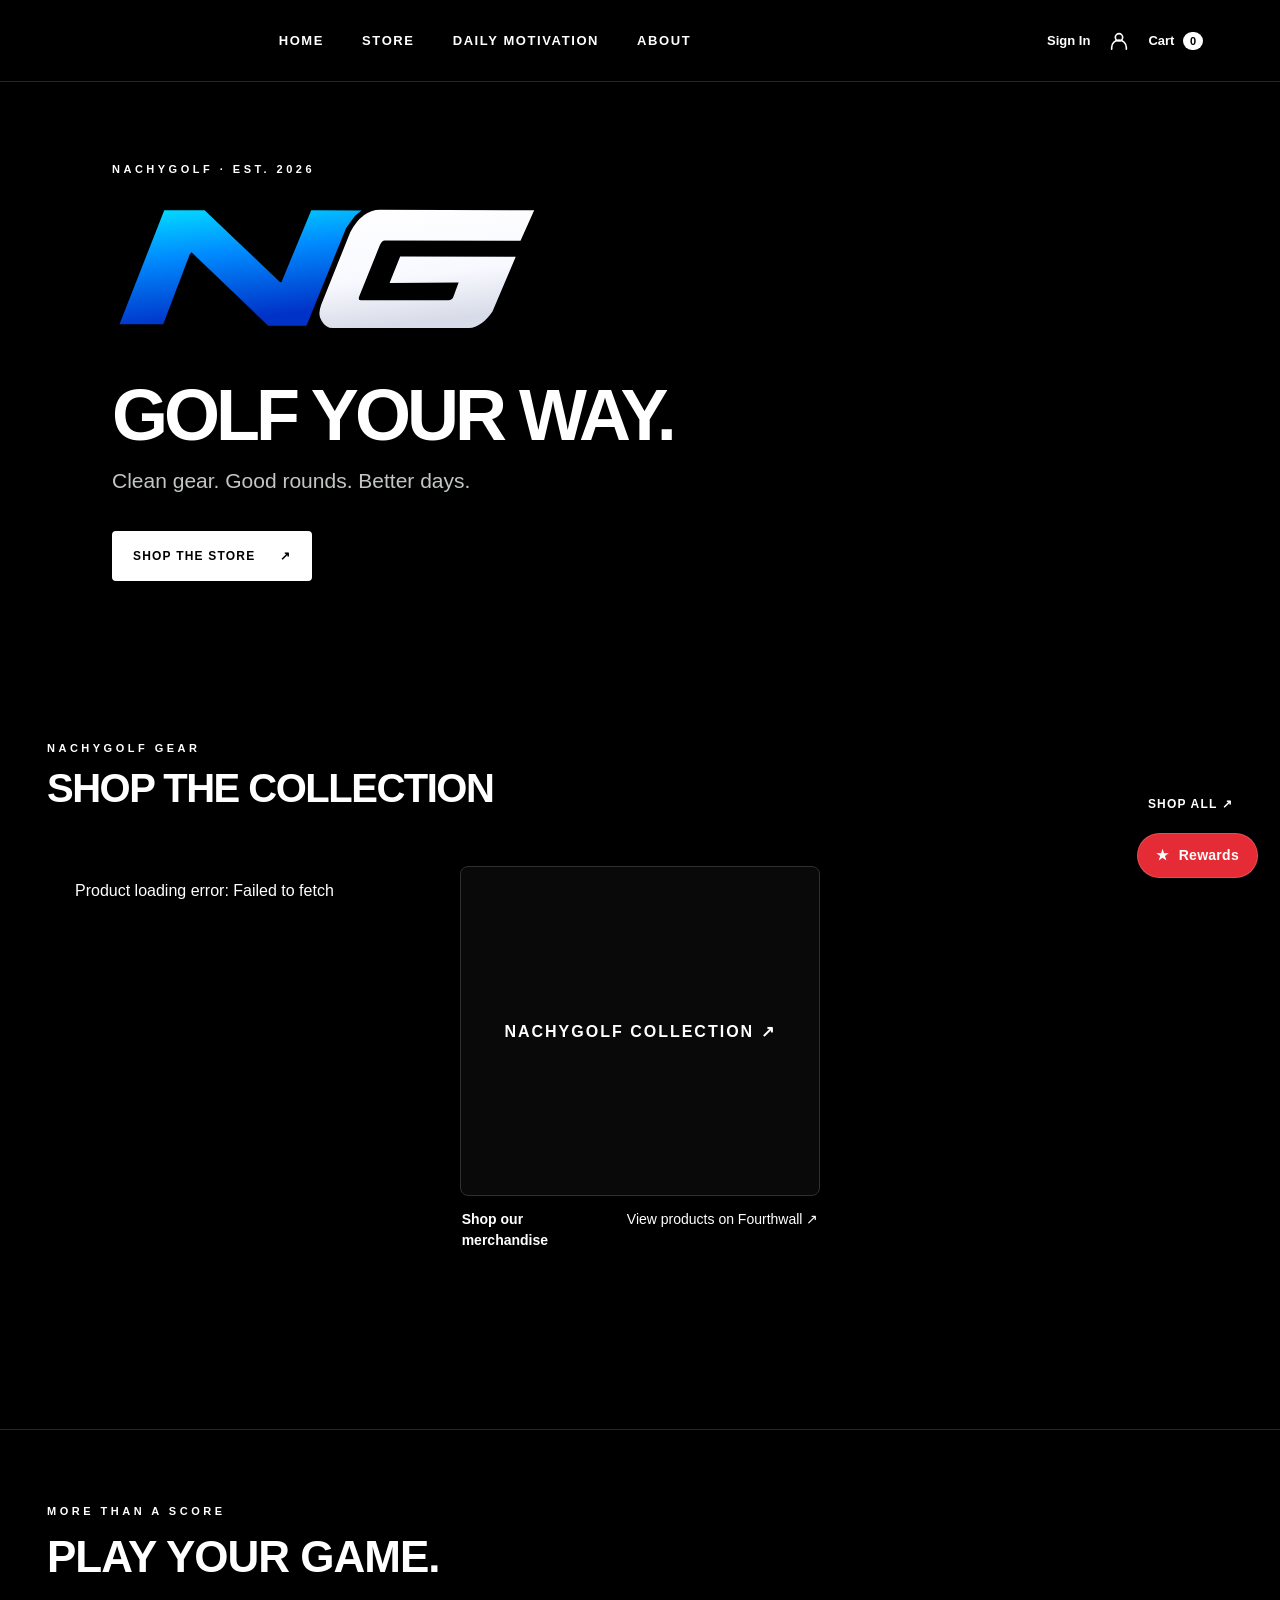
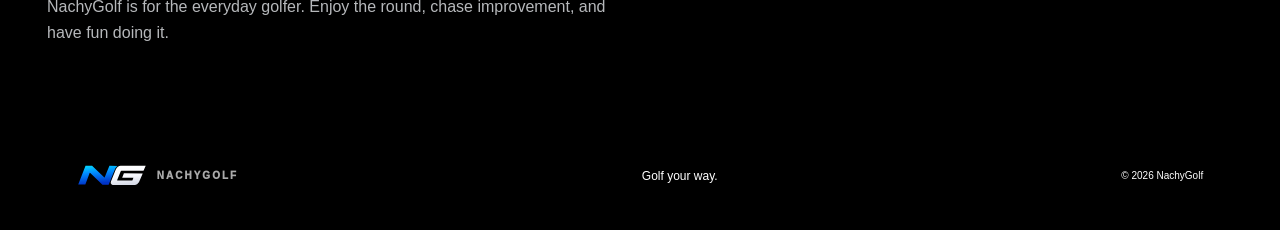
==== index.html @ d562b1c1 "Use shared blue-and-white NG logo throughout index.html" ====
<!doctype html>
<html lang="en"><head><meta charset="utf-8"><meta name="viewport" content="width=device-width,initial-scale=1">
<title>NachyGolf — Play Your Game</title><meta name="description" content="NachyGolf. Golf apparel and gear. Play your game.">
<link rel="stylesheet" href="home.css?v=20261014-monochrome"></head>
<body>
<header class="topbar">
<a class="brand" href="index.html" aria-label="NachyGolf home"><img class="site-brand-logo" src="assets/ng-logo.svg?v=20261014-blue" alt="NachyGolf NG logo"></a>
<button class="menu-toggle" aria-label="Toggle menu" aria-expanded="false">☰</button>
<nav id="main-nav" aria-label="Main navigation"><a class="active" href="index.html">Home</a><a href="shop.html">Store</a><a href="verse.html">Daily Motivation</a><a href="about.html">About</a></nav>
<div class="header-actions"><a class="header-signin" href="signin.html">Sign In</a><a class="account-icon" href="account.html" aria-label="My Account" title="My Account"><svg aria-hidden="true" width="22" height="22" viewBox="0 0 24 24" fill="none" stroke="currentColor" stroke-width="1.8" stroke-linecap="round" stroke-linejoin="round"><circle cx="12" cy="8" r="4"/><path d="M4 21v-2a8 8 0 0 1 16 0v2"/></svg></a><a class="cart" href="https://nachygolf-shop.fourthwall.com" aria-label="View cart">Cart <span data-cart-count>0</span></a></div>
</header>
<main>
<section class="hero">
<div class="hero-inner"><p class="eyebrow">NACHYGOLF · EST. 2026</p><img class="hero-logo" src="assets/ng-logo.svg?v=20261014-blue" alt="NachyGolf NG logo">
<h1>GOLF YOUR WAY.</h1><p class="lead">Clean gear. Good rounds. Better days.</p>
<div class="actions"><a class="btn primary" href="shop.html">SHOP THE STORE <span aria-hidden="true">↗</span></a></div></div>
<div class="hero-line" aria-hidden="true"></div>
</section>
<section class="featured" aria-labelledby="featured-title"><div class="section-heading"><div><p class="eyebrow">NACHYGOLF GEAR</p><h2 id="featured-title">SHOP THE COLLECTION</h2></div><a href="shop.html">SHOP ALL ↗</a></div>
<div id="fw-products" class="fw-live-grid" data-limit="3">Loading our latest merchandise…</div></section>
<section id="about" class="about"><div><p class="eyebrow">MORE THAN A SCORE</p><h2>PLAY YOUR GAME.</h2><p>NachyGolf is for the everyday golfer. Enjoy the round, chase improvement, and have fun doing it.</p></div></section>
</main>
<footer><a class="footer-brand" href="index.html"><img class="footer-logo" src="assets/ng-logo.svg?v=20261014-blue" alt="NG"> <small>NACHYGOLF</small></a><p>Golf your way.</p><small>© 2026 NachyGolf</small></footer>
<script src="store.js?v=20261007"></script>
<script>const t=document.querySelector('.menu-toggle'),n=document.querySelector('#main-nav');t.addEventListener('click',()=>{const open=n.classList.toggle('open');t.setAttribute('aria-expanded',String(open));t.textContent=open?'×':'☰'});n.querySelectorAll('a').forEach(a=>a.addEventListener('click',()=>{n.classList.remove('open');t.setAttribute('aria-expanded','false');t.textContent='☰'}));</script>
<a class="floating-rewards" href="rewards.html" aria-label="NachyGolf Rewards"><span aria-hidden="true">★</span> Rewards</a>
<style>
.twitch-overlay{position:fixed;inset:0;background:rgba(0,0,0,.78);z-index:9998;display:none;align-items:center;justify-content:center;padding:20px;backdrop-filter:blur(7px)}
.twitch-overlay.is-visible{display:flex}
.twitch-dialog{position:relative;width:min(100%,400px);background:#08090b;border:1px solid #32353c;border-radius:18px;padding:40px 30px 30px;text-align:center;color:#fff;box-shadow:0 26px 90px #000c;font-family:inherit}
.twitch-logo{display:block;width:128px;max-width:55%;height:auto;margin:0 auto 26px}
.twitch-dialog .twitch-eyebrow{color:#bfc6d6;font-size:11px;letter-spacing:.2em;font-weight:800}
.twitch-dialog h2{font-size:clamp(24px,5vw,30px);line-height:1.13;letter-spacing:-.04em;margin:12px 0}
.twitch-dialog p{color:#b8bcc5;line-height:1.55;margin:0 0 27px;font-size:14px}
.twitch-watch{display:block;background:#fff;color:#050505;text-decoration:none;border-radius:8px;padding:15px 22px;font-size:12px;font-weight:900;letter-spacing:.09em;transition:background .15s,transform .15s}
.twitch-watch:hover{background:#dceaff;transform:translateY(-1px)}
.twitch-close{position:absolute;top:12px;right:13px;background:transparent;border:0;color:#b7b7bd;font-size:25px;cursor:pointer;padding:5px 10px}
.twitch-close:hover{color:#fff}
.twitch-dialog a:focus-visible,.twitch-dialog button:focus-visible{outline:2px solid #4db4ff;outline-offset:3px}
@media(max-width:480px){.twitch-dialog{padding:36px 24px 24px}.twitch-logo{width:110px}}
</style>
<div class="twitch-overlay" id="twitch-promo" aria-hidden="true">
 <div class="twitch-dialog" role="dialog" aria-modal="true" aria-labelledby="twitch-title" aria-describedby="twitch-desc">
  <button type="button" class="twitch-close" aria-label="Close Twitch popup">×</button>
  <img class="twitch-logo" src="assets/ng-logo.svg?v=20261014-blue" alt="NachyGolf NG logo">
  <span class="twitch-eyebrow">NACHY GAMING</span>
  <h2 id="twitch-title">WATCH NACHY ON TWITCH</h2>
  <p id="twitch-desc">Live gaming, good conversations, and a place to hang out. Join the stream.</p>
  <a class="twitch-watch" href="https://www.twitch.tv/realnachy" target="_blank" rel="noopener noreferrer">WATCH ON TWITCH ↗</a>
 </div>
</div>
<script>
(function(){
 const overlay=document.getElementById('twitch-promo');
 const close=overlay.querySelector('.twitch-close');
 const key='nachygolf-twitch-popup-dismissed';
 let dismissed=false;
 try{dismissed=sessionStorage.getItem(key)==='1'}catch(e){}
 function hide(){overlay.classList.remove('is-visible');overlay.setAttribute('aria-hidden','true');try{sessionStorage.setItem(key,'1')}catch(e){}}
 close.addEventListener('click',hide);
 overlay.addEventListener('click',e=>{if(e.target===overlay)hide()});
 document.addEventListener('keydown',e=>{if(e.key==='Escape'&&overlay.classList.contains('is-visible'))hide()});
 overlay.querySelector('.twitch-watch').addEventListener('click',hide);
 if(!dismissed){setTimeout(()=>{overlay.classList.add('is-visible');overlay.setAttribute('aria-hidden','false');close.focus()},3500)}
})();
</script>
<script defer src="fourthwall-store.js?v=20261014-pricefix4"></script></body></html>
---- home.css ----
:root{--bg:#090a0b;--panel:#121416;--red:#f02d35;--white:#f5f5f5;--muted:#a5a8ac}*{box-sizing:border-box}html{scroll-behavior:smooth}body{margin:0;background:var(--bg);color:var(--white);font-family:Arial,Helvetica,sans-serif}a{color:inherit;text-decoration:none}button{font:inherit}img{display:block;max-width:100%}.topbar{height:82px;display:flex;align-items:center;gap:48px;padding:0 clamp(22px,6vw,96px);border-bottom:1px solid #222;position:relative;background:#0c0d0e}.brand{display:flex;align-items:center;gap:16px;white-space:nowrap}.monogram{display:flex;align-items:center;font-weight:950;font-style:italic;font-size:38px;letter-spacing:-7px;line-height:1;padding-right:8px}.monogram span,.hero-mark span,.footer-brand>span{color:var(--red)}.monogram b,.hero-mark b{color:#fff}.brand-name{font-size:13px;letter-spacing:3px;font-weight:800}.topbar nav{display:flex;gap:38px;margin:auto;font-size:13px;text-transform:uppercase;font-weight:700;letter-spacing:1.6px}.topbar nav a:hover,.topbar nav .active{color:var(--red)}.cart{font-size:13px;white-space:nowrap;font-weight:700}.cart span{display:inline-block;margin-left:5px;background:var(--red);border-radius:20px;padding:3px 7px;font-size:11px}.menu-toggle{display:none;background:none;border:0;color:#fff;font-size:28px;cursor:pointer}.hero{min-height:580px;display:flex;align-items:center;position:relative;overflow:hidden;background:radial-gradient(ellipse at 84% 50%,#272c2b 0%,#141718 30%,#090a0b 69%)}.hero:after{content:"";position:absolute;right:-8%;top:-30%;height:140%;width:42%;transform:skewX(-23deg);border-left:1px solid #2a3030;background:linear-gradient(100deg,transparent,rgba(255,255,255,.025));pointer-events:none}.hero-inner{position:relative;z-index:1;width:min(100%,1200px);margin:auto;padding:70px clamp(22px,6vw,72px)}.eyebrow{font-size:11px;font-weight:800;letter-spacing:3.5px;color:var(--red);margin:0 0 23px}.hero-mark{font-size:clamp(96px,14vw,175px);font-style:italic;font-weight:950;line-height:.9;letter-spacing:-.16em;padding-right:.16em;margin-bottom:36px}.hero h1{font-size:clamp(36px,6vw,72px);letter-spacing:-.055em;line-height:1;margin:0 0 18px}.lead{color:#c2c5c6;font-size:clamp(16px,2vw,21px);margin:0}.actions{display:flex;flex-wrap:wrap;gap:14px;margin-top:38px}.btn{min-width:200px;display:inline-flex;align-items:center;justify-content:space-between;gap:22px;padding:18px 21px;border-radius:4px;font-size:12px;letter-spacing:1.2px;font-weight:900}.primary{background:var(--red);color:white}.outline{border:1px solid #6b6d70;color:#fff}.btn:hover{filter:brightness(1.15)}.hero-line{position:absolute;bottom:0;left:0;width:100%;height:3px;background:linear-gradient(90deg,var(--red),transparent 55%)}.featured{max-width:1250px;margin:auto;padding:80px 32px 90px}.section-heading{display:flex;align-items:end;justify-content:space-between;gap:20px;margin-bottom:25px}.section-heading .eyebrow{margin-bottom:12px}.section-heading h2{font-size:clamp(26px,4vw,40px);letter-spacing:-1.5px;margin:0}.section-heading>a{font-size:12px;font-weight:800;letter-spacing:1.2px;color:#fff;white-space:nowrap}.products{display:grid;grid-template-columns:repeat(3,minmax(0,1fr));gap:22px}.product{display:block;min-width:0}.product-image{height:285px;background:#181a1c;border:1px solid #292b2e;overflow:hidden;border-radius:5px}.product-image img{width:100%;height:100%;object-fit:contain;transition:transform .2s}.product:hover img{transform:scale(1.035)}.product-meta{display:flex;justify-content:space-between;gap:10px;align-items:start;padding-top:17px}.product h3{font-size:15px;margin:0}.product-meta span{font-size:13px;color:#bbb;white-space:nowrap}.about{border-top:1px solid #242627;background:#111314;padding:75px max(32px,calc((100vw - 1186px)/2));display:flex;justify-content:space-between;align-items:center;gap:35px}.about .eyebrow{margin-bottom:15px}.about h2{font-size:clamp(28px,4vw,44px);margin:0 0 12px;letter-spacing:-1px}.about p:not(.eyebrow){color:#b6b8bb;line-height:1.65;max-width:560px;margin:0}.about>a{font-size:12px;font-weight:800;letter-spacing:1px;white-space:nowrap;border-bottom:1px solid var(--red);padding-bottom:10px}footer{padding:35px 6%;display:flex;align-items:center;justify-content:space-between;gap:20px;color:#85888b;font-size:12px}.footer-brand{font-weight:950;font-style:italic;font-size:25px;color:#fff}.footer-brand small{font-size:10px;font-style:normal;letter-spacing:2px;margin-left:15px;color:#aaa}
@media(max-width:800px){.topbar{height:70px;gap:20px}.brand-name{display:none}.topbar nav{gap:20px}.products{gap:12px}.product-image{height:230px}.product-meta{display:block}.product-meta span{display:block;margin-top:6px}.about{padding:55px 32px}}
@media(max-width:600px){.topbar{height:66px;padding:0 20px;gap:20px}.monogram{font-size:33px}.menu-toggle{display:block;margin-left:auto}.topbar nav{display:none;position:absolute;top:66px;left:0;right:0;background:#111314;z-index:20;padding:15px 22px 22px;border-bottom:1px solid #333;flex-direction:column;gap:0}.topbar nav.open{display:flex}.topbar nav a{padding:14px 0;border-bottom:1px solid #25282a}.cart{font-size:12px}.hero{min-height:480px}.hero-inner{padding:65px 25px}.hero-mark{font-size:110px;margin-bottom:35px}.hero h1{font-size:43px}.actions{flex-direction:column;max-width:320px}.btn{width:100%}.featured{padding:55px 20px 65px}.products{grid-template-columns:repeat(2,minmax(0,1fr));gap:18px 12px}.product-image{height:190px}.product h3{font-size:13px}.product-meta span{font-size:12px}.products .product:last-child{display:none}.about{display:block;padding:55px 22px}.about>a{display:inline-block;margin-top:28px}footer{padding:30px 20px;flex-wrap:wrap}.footer-brand small{display:none}}
\n/* Official NachyGolf vector logo */\n.ng-logo{display:block;width:88px;height:40px;object-fit:contain}.hero-logo{display:block;width:min(430px,75vw);height:auto;aspect-ratio:1254/415;object-fit:contain;object-position:left center;margin:0 0 38px}.footer-logo{display:inline-block;width:70px;height:28px;vertical-align:middle;object-fit:contain}.footer-brand{display:inline-flex;align-items:center;gap:10px}.footer-brand small{margin-left:0}@media(max-width:600px){.ng-logo{width:75px;height:34px}.hero-logo{width:min(330px,80vw)}}\n
/* About Us page */
.about-page{background:#090a0b}.about-hero{max-width:1120px;margin:auto;padding:100px 32px 85px;border-bottom:1px solid #303234}.about-page-logo{width:min(270px,65vw);height:auto;margin:0 0 36px}.about-hero h1{font-size:clamp(38px,6vw,72px);letter-spacing:-.05em;line-height:1.05;margin:0 0 20px}.about-intro{font-size:clamp(19px,2.5vw,25px);color:#bfc2c5;margin:0}.about-story{max-width:850px;padding:85px 32px 100px;margin:auto}.about-story h2{font-size:clamp(30px,4vw,47px);line-height:1.12;letter-spacing:-.035em;margin:0 0 30px}.about-story p:not(.eyebrow){font-size:18px;line-height:1.8;color:#b8babd;margin:0 0 22px}.about-next{padding:85px 32px;background:#141617;text-align:center}.about-next h2{font-size:clamp(28px,4vw,44px);letter-spacing:-.035em;margin:0 0 14px}.about-next>p{color:#b8babd;font-size:17px}.about-next .actions{justify-content:center}@media(max-width:600px){.about-hero{padding:70px 24px 60px}.about-story{padding:60px 24px 70px}.about-story p:not(.eyebrow){font-size:16px}.about-next{padding:65px 24px}}

/* Daily Bible Verse */
.verse-page{min-height:65vh;display:flex;align-items:center;justify-content:center;padding:80px 24px 105px}.verse-wrap{max-width:820px;width:100%;text-align:center}.verse-wrap h1{font-size:clamp(38px,6vw,65px);letter-spacing:-.045em;margin:16px 0}.verse-subtitle{color:#aeb1b4;font-size:18px;margin:0 0 45px}.verse-panel{background:#151719;border:1px solid #2c2d30;border-radius:8px;padding:clamp(30px,6vw,65px) 28px}.verse-date{font-size:13px;letter-spacing:1.2px;color:#aeb1b4;text-transform:uppercase}.verse-text{font-size:clamp(23px,3.3vw,35px);line-height:1.5;font-weight:600;margin:30px auto;max-width:660px}.verse-reference{font-size:17px;font-weight:700;color:#f02d35}.verse-translation,.verse-footnote{font-size:13px;color:#aeb1b4}.verse-copy{background:#f02d35;color:white;border:0;padding:15px 25px;margin:26px auto 12px;cursor:pointer;font-weight:700;border-radius:3px}.verse-copy:hover{background:#ce1f29}

/* Members and rewards pages */
.members-page{max-width:930px;margin:0 auto;min-height:70vh;padding:85px 28px 110px}.members-page h1{font-size:clamp(45px,7vw,80px);letter-spacing:-.05em;margin:16px 0 18px}.members-lead{font-size:clamp(18px,2.5vw,23px);color:#b9bdc1;line-height:1.55;max-width:700px}.members-panel{background:#141618;border:1px solid #303235;padding:clamp(25px,5vw,50px);margin:55px 0 30px;border-radius:5px}.members-panel h2{font-size:clamp(24px,4vw,36px);margin:12px 0 20px}.members-panel p{color:#c2c4c6;line-height:1.75;font-size:17px}.members-panel .members-note{font-size:14px;color:#9ca1a6;border-top:1px solid #353739;padding-top:20px;margin-top:24px}.members-button{display:inline-block;padding:16px 24px;background:#f02d35;color:#fff;font-weight:700;border-radius:3px}

/* NachyGolf member sign-in */
.auth-layout{max-width:1120px;min-height:72vh;margin:auto;display:grid;grid-template-columns:1fr 430px;gap:70px;align-items:center;padding:80px 30px 110px}.auth-intro h1{font-size:clamp(45px,6vw,76px);line-height:1.05;letter-spacing:-.05em;margin:18px 0 25px}.auth-intro>p:last-child{color:#b7bbbe;font-size:19px;line-height:1.7;max-width:450px}.auth-card{background:#141618;border:1px solid #303235;border-radius:7px;padding:36px}.auth-card h2{font-size:30px;letter-spacing:-.035em;margin:0 0 8px}.auth-card>p{color:#adb1b5}.auth-tabs{display:flex;gap:10px;border-bottom:1px solid #35383b;margin:25px 0}.auth-tabs button{flex:1;border:0;background:transparent;color:#aeb2b6;padding:12px 8px;cursor:pointer}.auth-tabs .selected{color:#fff;border-bottom:2px solid #f02d35;font-weight:700}.auth-card label{display:block;font-size:13px;font-weight:700;margin:17px 0 9px}.auth-card input{display:block;width:100%;background:#0c0d0e;border:1px solid #414347;color:#fff;padding:14px;border-radius:4px;font:inherit}.auth-primary,.auth-google{width:100%;padding:14px;border-radius:4px;cursor:pointer;font-weight:700;margin-top:20px}.auth-primary{background:#f02d35;border:1px solid #f02d35;color:#fff}.auth-google{background:transparent;color:#fff;border:1px solid #555}.auth-text-button{background:none;color:#b8bdc1;border:0;margin-top:20px;cursor:pointer}.auth-status{color:#d6d8db;font-size:14px;line-height:1.5}.auth-fineprint{font-size:12px;line-height:1.6;color:#9b9fa3}.auth-card button:disabled{opacity:.45;cursor:not-allowed}#member-email{color:#fff}@media(max-width:800px){.auth-layout{grid-template-columns:1fr;gap:30px;padding:60px 20px}.auth-card{padding:25px}}

/* Separate registration page */
.auth-tab-link{display:block;flex:1;text-align:center;padding:12px 8px;color:#aeb2b6;text-decoration:none}.auth-card .optional{font-weight:400;color:#aab0b5}.address-heading{font-weight:700;margin-top:28px;border-top:1px solid #383a3d;padding-top:22px}.register-layout{align-items:start}.register-layout .auth-intro{padding-top:45px}.auth-card .auth-fineprint a{color:#fff;text-decoration:underline}.auth-card input:focus{outline:2px solid #f02d35;outline-offset:1px}

/* My Account */
.account-page{max-width:1120px;margin:auto;min-height:70vh;padding:75px 28px 110px}.account-page h1{font-size:clamp(46px,7vw,78px);letter-spacing:-.05em;margin:16px 0 28px}.account-grid{display:grid;grid-template-columns:minmax(0,1.25fr) minmax(270px,.75fr);gap:28px;align-items:start}.account-grid .auth-card h3{margin-top:34px;font-size:19px}.account-grid .auth-card p{line-height:1.65;color:#b9bec3}.account-grid .auth-card a:not(.members-button){color:#fff}.account-page #account-status{min-height:24px;color:#d2d5d8;margin-bottom:24px}.account-page #account-guest{max-width:480px}.account-page input[readonly]{opacity:.65}@media(max-width:780px){.account-grid{grid-template-columns:1fr}.account-page{padding:55px 20px}}

/* Member icon beside cart */
.account-icon{display:inline-flex;align-items:center;justify-content:center;flex:0 0 auto;color:inherit;text-decoration:none;margin-left:auto;margin-right:14px;width:34px;height:36px}.account-icon:hover,.account-icon:focus-visible{color:#f02d35}.account-icon svg{display:block}.topbar>.account-icon+.cart{margin-left:0}@media(max-width:650px){.account-icon{margin-right:8px;width:30px}}

/* Floating Rewards shortcut */
.floating-rewards{position:fixed;right:22px;bottom:22px;z-index:999;display:inline-flex;align-items:center;gap:9px;padding:13px 18px;background:#e52c36;color:#fff!important;text-decoration:none;font-weight:750;font-size:14px;letter-spacing:.02em;border-radius:999px;box-shadow:0 7px 24px rgba(0,0,0,.35);border:1px solid rgba(255,255,255,.15);line-height:1.2}.floating-rewards:hover,.floating-rewards:focus-visible{background:#bc2029;transform:translateY(-2px)}@media(max-width:600px){.floating-rewards{right:14px;bottom:14px;padding:12px 15px;font-size:13px}}

/* Sign In next to My Account icon */
.header-signin{display:inline-flex;align-items:center;justify-content:center;white-space:nowrap;font-size:13px;font-weight:700;color:inherit;text-decoration:none;margin-left:auto;margin-right:12px}.header-signin:hover,.header-signin:focus-visible{color:#f02d35}.header-signin+.account-icon{margin-left:0}@media(max-width:650px){.header-signin{font-size:12px;margin-right:7px}}

/* Keep Sign In directly beside account icon at far right */
.header-actions{display:flex;align-items:center;justify-content:flex-end;gap:14px;margin-left:auto;flex-shrink:0}.header-actions .header-signin,.header-actions .account-icon{margin:0}.header-actions .account-icon{width:30px;height:36px}.header-actions .cart{margin:0}@media(max-width:650px){.header-actions{gap:9px}}


/* 2026 NachyGolf palette refresh: emerald + warm gold, retaining red brand details */
:root{--golf-green:#38b78a;--golf-gold:#d6b77b}
.hero{background:radial-gradient(ellipse at 85% 43%,rgba(31,93,74,.36) 0%,#141b1b 39%,#090a0b 75%)}
.hero:after{border-left-color:rgba(56,183,138,.24);background:linear-gradient(100deg,transparent,rgba(56,183,138,.035))}
.hero-line{background:linear-gradient(90deg,var(--red) 0%,var(--golf-green) 44%,var(--golf-gold) 75%,transparent 100%)}
.hero .eyebrow,.featured .eyebrow{color:var(--golf-green)}
.featured .section-heading>a:hover,.product:hover h3{color:var(--golf-green)}
.product-image{background:linear-gradient(145deg,#19241f,#181a1c 70%);border-color:#2a3933}
.product:hover .product-image{border-color:rgba(56,183,138,.6)}
.about{background:linear-gradient(110deg,#111b17,#111314 72%);border-top-color:#2b4136}
.about .eyebrow{color:var(--golf-gold)}
.about>a{border-bottom-color:var(--golf-green)}
.topbar nav a:hover{color:var(--golf-green)}
.topbar nav .active{color:var(--golf-gold)}
.btn.primary:hover,.members-button:hover{background:#c5232d}
a:focus-visible,button:focus-visible{outline:2px solid var(--golf-green);outline-offset:3px}

/* Fourthwall merchandise collection preview — no outdated Shopify imagery or prices */
.fw-collection .fw-category .product-image{position:relative;display:flex;align-items:center;justify-content:center;min-height:280px;overflow:hidden;background:radial-gradient(circle at 78% 30%,#214a3a,#101916 60%,#0d1110);border:1px solid #2a4438;transition:border-color .2s,transform .2s}
.fw-collection .fw-category:nth-child(2) .product-image{background:radial-gradient(circle at 70% 25%,#55452a,#1a1a16 60%,#111311)}
.fw-collection .fw-category:nth-child(3) .product-image{background:radial-gradient(circle at 80% 20%,#343d36,#141819 60%,#101112)}
.fw-collection .fw-category:hover .product-image{border-color:#38b78a;transform:translateY(-3px)}
.fw-category-number{position:absolute;top:20px;left:22px;font-size:10px;letter-spacing:2px;color:#b2c3b9}
.fw-category-art{display:flex;flex-direction:column;align-items:center;text-align:center;gap:9px}
.fw-category-label{font-size:11px;font-weight:800;letter-spacing:7px;color:#d6b77b}
.fw-category-art strong{font-size:clamp(27px,3vw,48px);font-weight:900;letter-spacing:-1px;color:#fff}
.fw-category-sub{font-size:10px;letter-spacing:2px;color:#93baa6}
.fw-category-arrow{position:absolute;bottom:16px;right:20px;font-size:23px;color:#d6b77b}
.fw-collection .product-meta span{color:#d6b77b;font-size:11px;font-weight:800;letter-spacing:1px}

/* Live Fourthwall catalog */
.fw-live-grid{display:grid;grid-template-columns:repeat(3,minmax(0,1fr));gap:24px;max-width:1250px;margin:0 auto;padding:30px 28px 75px;color:#b5c7bc}
.fw-live-card{display:block;text-decoration:none;color:#f8f8f6;min-width:0}
.fw-live-image{height:330px;background:#19231f;border:1px solid #294438;border-radius:8px;display:flex;align-items:center;justify-content:center;overflow:hidden;color:#d6b77b;font-weight:900;letter-spacing:2px}
.fw-live-image img{width:100%;height:100%;object-fit:contain}
.fw-live-card:hover .fw-live-image{border-color:#38b78a}
.fw-live-info{display:flex;justify-content:space-between;gap:15px;padding:13px 2px;font-size:14px;line-height:1.5}
.fw-live-info span{color:#d6b77b;white-space:nowrap}
.fw-shop-footer{text-align:center;padding:0 20px 85px}.fw-shop-footer a{display:inline-block;background:#267457;color:white;padding:15px 26px;border-radius:5px;font-weight:800;text-decoration:none}
@media(max-width:800px){.fw-live-grid{grid-template-columns:repeat(2,minmax(0,1fr));gap:17px}.fw-live-image{height:250px}}
@media(max-width:480px){.fw-live-grid{grid-template-columns:1fr}.fw-live-image{height:330px}.fw-live-info{font-size:13px}}

/* NachyGolf monochrome redesign — black backgrounds, white typography */
:root{--bg:#000;--panel:#080808;--red:#fff;--golf-green:#fff;--golf-gold:#fff;--white:#fff;--muted:#c6c6c6}
html,body{background:#000!important;color:#fff!important}
.topbar,.nav,.nav.light-nav,.simple-shop .nav.light-nav,header,footer,.simple-shop footer,.hero,.about,.featured,.simple-store,.shop-title,.simple-shop .shop-title,.section,.video-section,.lifestyle-band{background:#000!important;color:#fff!important;background-image:none!important}
.hero:after,.hero-line{display:none!important}
.eyebrow,.topbar nav .active,.topbar nav a:hover,.nav nav a:hover,.simple-shop .eyebrow,.simple-shop .nav nav a.selected,.simple-shop .nav nav a:hover{color:#fff!important}
.brand,.brand span,.brand-name,.header-actions a,.section-heading a,.footer-brand,.simple-shop .brand{color:#fff!important}
.primary,.btn.primary,.fw-shop-footer a,.members-button{background:#fff!important;color:#000!important;border-color:#fff!important}
.fw-live-grid{color:#fff!important}
.fw-live-card,.fw-live-info,.fw-live-info span{color:#fff!important}
.fw-live-image,.product-image,.simple-shop .photo-wrap{background:#090909!important;background-image:none!important;border:1px solid #303030!important;color:#fff!important}
.fw-live-card:hover .fw-live-image{border-color:#fff!important}
.cart,.simple-shop .cart{color:#fff!important;border-color:#555!important;background:#000!important}
.cart span,.cart b{background:#fff!important;color:#000!important}
footer,.topbar,.nav,.simple-shop .nav.light-nav,.about{border-color:#262626!important}
button:focus-visible,a:focus-visible{outline:2px solid #fff!important;outline-offset:3px}
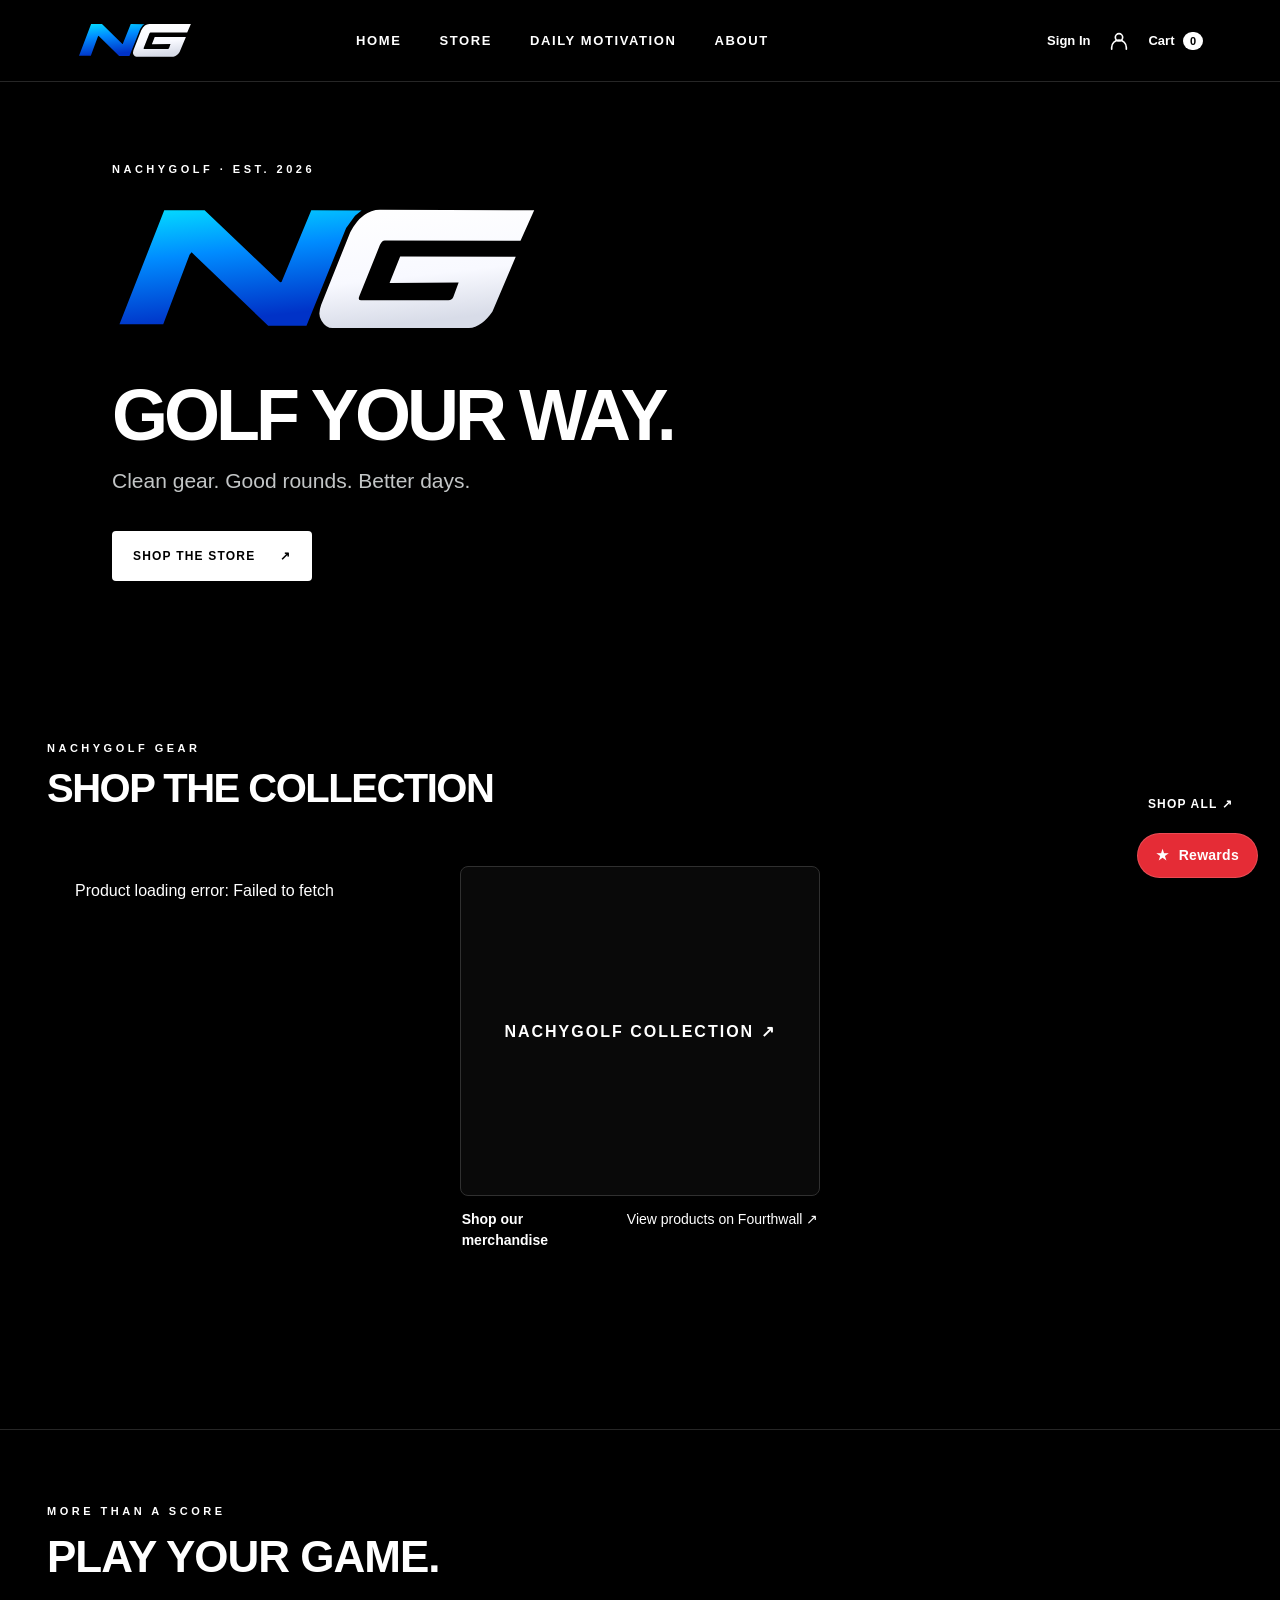
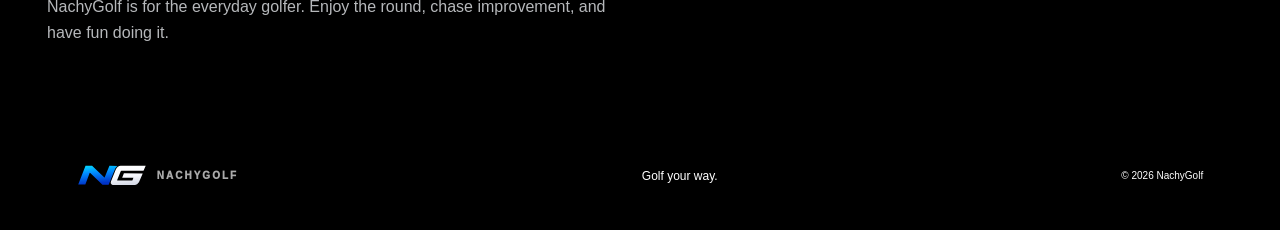
==== commit 6348db42: "Show up to 12 live Fourthwall products on NachyGolf homepage" ====
--- a/index.html
+++ b/index.html
@@ -17,7 +17,7 @@
 <div class="hero-line" aria-hidden="true"></div>
 </section>
 <section class="featured" aria-labelledby="featured-title"><div class="section-heading"><div><p class="eyebrow">NACHYGOLF GEAR</p><h2 id="featured-title">SHOP THE COLLECTION</h2></div><a href="shop.html">SHOP ALL ↗</a></div>
-<div id="fw-products" class="fw-live-grid" data-limit="3">Loading our latest merchandise…</div></section>
+<div id="fw-products" class="fw-live-grid" data-limit="12">Loading our latest merchandise…</div></section>
 <section id="about" class="about"><div><p class="eyebrow">MORE THAN A SCORE</p><h2>PLAY YOUR GAME.</h2><p>NachyGolf is for the everyday golfer. Enjoy the round, chase improvement, and have fun doing it.</p></div></section>
 </main>
 <footer><a class="footer-brand" href="index.html"><img class="footer-logo" src="assets/ng-logo.svg?v=20261014-blue" alt="NG"> <small>NACHYGOLF</small></a><p>Golf your way.</p><small>© 2026 NachyGolf</small></footer>
--- a/home.css
+++ b/home.css
@@ -91,3 +91,8 @@
 .cart span,.cart b{background:#fff!important;color:#000!important}
 footer,.topbar,.nav,.simple-shop .nav.light-nav,.about{border-color:#262626!important}
 button:focus-visible,a:focus-visible{outline:2px solid #fff!important;outline-offset:3px}
+
+/* Consistent NachyGolf NG identity in all navigation headers */
+.site-brand-logo{display:block;width:116px;height:auto;max-height:42px;object-fit:contain}
+.topbar .brand,.nav .brand,.simple-shop .nav .brand{display:inline-flex;align-items:center;flex-shrink:0;line-height:1}
+@media(max-width:650px){.site-brand-logo{width:92px;max-height:35px}}
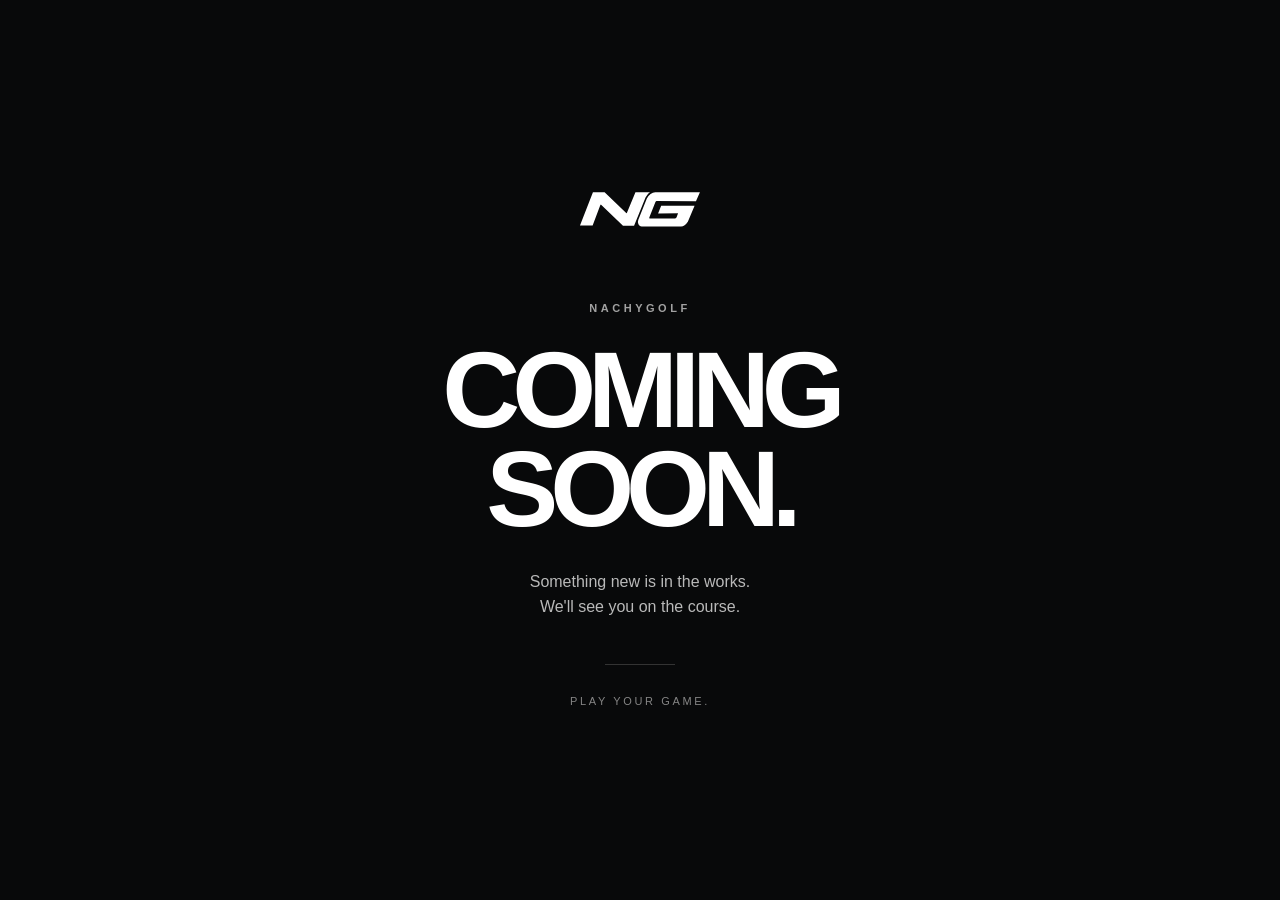
==== commit 65dabf1e: "Temporarily display NachyGolf coming soon page on index.html" ====
--- a/index.html
+++ b/index.html
@@ -1,67 +1,11 @@
 <!doctype html>
-<html lang="en"><head><meta charset="utf-8"><meta name="viewport" content="width=device-width,initial-scale=1">
-<title>NachyGolf — Play Your Game</title><meta name="description" content="NachyGolf. Golf apparel and gear. Play your game.">
-<link rel="stylesheet" href="home.css?v=20261014-monochrome"></head>
-<body>
-<header class="topbar">
-<a class="brand" href="index.html" aria-label="NachyGolf home"><img class="site-brand-logo" src="assets/ng-logo.svg?v=20261014-blue" alt="NachyGolf NG logo"></a>
-<button class="menu-toggle" aria-label="Toggle menu" aria-expanded="false">☰</button>
-<nav id="main-nav" aria-label="Main navigation"><a class="active" href="index.html">Home</a><a href="shop.html">Store</a><a href="verse.html">Daily Motivation</a><a href="about.html">About</a></nav>
-<div class="header-actions"><a class="header-signin" href="signin.html">Sign In</a><a class="account-icon" href="account.html" aria-label="My Account" title="My Account"><svg aria-hidden="true" width="22" height="22" viewBox="0 0 24 24" fill="none" stroke="currentColor" stroke-width="1.8" stroke-linecap="round" stroke-linejoin="round"><circle cx="12" cy="8" r="4"/><path d="M4 21v-2a8 8 0 0 1 16 0v2"/></svg></a><a class="cart" href="https://nachygolf-shop.fourthwall.com" aria-label="View cart">Cart <span data-cart-count>0</span></a></div>
-</header>
-<main>
-<section class="hero">
-<div class="hero-inner"><p class="eyebrow">NACHYGOLF · EST. 2026</p><img class="hero-logo" src="assets/ng-logo.svg?v=20261014-blue" alt="NachyGolf NG logo">
-<h1>GOLF YOUR WAY.</h1><p class="lead">Clean gear. Good rounds. Better days.</p>
-<div class="actions"><a class="btn primary" href="shop.html">SHOP THE STORE <span aria-hidden="true">↗</span></a></div></div>
-<div class="hero-line" aria-hidden="true"></div>
-</section>
-<section class="featured" aria-labelledby="featured-title"><div class="section-heading"><div><p class="eyebrow">NACHYGOLF GEAR</p><h2 id="featured-title">SHOP THE COLLECTION</h2></div><a href="shop.html">SHOP ALL ↗</a></div>
-<div id="fw-products" class="fw-live-grid" data-limit="12">Loading our latest merchandise…</div></section>
-<section id="about" class="about"><div><p class="eyebrow">MORE THAN A SCORE</p><h2>PLAY YOUR GAME.</h2><p>NachyGolf is for the everyday golfer. Enjoy the round, chase improvement, and have fun doing it.</p></div></section>
-</main>
-<footer><a class="footer-brand" href="index.html"><img class="footer-logo" src="assets/ng-logo.svg?v=20261014-blue" alt="NG"> <small>NACHYGOLF</small></a><p>Golf your way.</p><small>© 2026 NachyGolf</small></footer>
-<script src="store.js?v=20261007"></script>
-<script>const t=document.querySelector('.menu-toggle'),n=document.querySelector('#main-nav');t.addEventListener('click',()=>{const open=n.classList.toggle('open');t.setAttribute('aria-expanded',String(open));t.textContent=open?'×':'☰'});n.querySelectorAll('a').forEach(a=>a.addEventListener('click',()=>{n.classList.remove('open');t.setAttribute('aria-expanded','false');t.textContent='☰'}));</script>
-<a class="floating-rewards" href="rewards.html" aria-label="NachyGolf Rewards"><span aria-hidden="true">★</span> Rewards</a>
+<html lang="en">
+<head>
+<meta charset="utf-8"><meta name="viewport" content="width=device-width,initial-scale=1">
+<meta name="robots" content="noindex,nofollow,noarchive">
+<title>Coming Soon | NachyGolf</title>
+<meta name="description" content="NachyGolf is working on something new. Coming soon.">
 <style>
-.twitch-overlay{position:fixed;inset:0;background:rgba(0,0,0,.78);z-index:9998;display:none;align-items:center;justify-content:center;padding:20px;backdrop-filter:blur(7px)}
-.twitch-overlay.is-visible{display:flex}
-.twitch-dialog{position:relative;width:min(100%,400px);background:#08090b;border:1px solid #32353c;border-radius:18px;padding:40px 30px 30px;text-align:center;color:#fff;box-shadow:0 26px 90px #000c;font-family:inherit}
-.twitch-logo{display:block;width:128px;max-width:55%;height:auto;margin:0 auto 26px}
-.twitch-dialog .twitch-eyebrow{color:#bfc6d6;font-size:11px;letter-spacing:.2em;font-weight:800}
-.twitch-dialog h2{font-size:clamp(24px,5vw,30px);line-height:1.13;letter-spacing:-.04em;margin:12px 0}
-.twitch-dialog p{color:#b8bcc5;line-height:1.55;margin:0 0 27px;font-size:14px}
-.twitch-watch{display:block;background:#fff;color:#050505;text-decoration:none;border-radius:8px;padding:15px 22px;font-size:12px;font-weight:900;letter-spacing:.09em;transition:background .15s,transform .15s}
-.twitch-watch:hover{background:#dceaff;transform:translateY(-1px)}
-.twitch-close{position:absolute;top:12px;right:13px;background:transparent;border:0;color:#b7b7bd;font-size:25px;cursor:pointer;padding:5px 10px}
-.twitch-close:hover{color:#fff}
-.twitch-dialog a:focus-visible,.twitch-dialog button:focus-visible{outline:2px solid #4db4ff;outline-offset:3px}
-@media(max-width:480px){.twitch-dialog{padding:36px 24px 24px}.twitch-logo{width:110px}}
-</style>
-<div class="twitch-overlay" id="twitch-promo" aria-hidden="true">
- <div class="twitch-dialog" role="dialog" aria-modal="true" aria-labelledby="twitch-title" aria-describedby="twitch-desc">
-  <button type="button" class="twitch-close" aria-label="Close Twitch popup">×</button>
-  <img class="twitch-logo" src="assets/ng-logo.svg?v=20261014-blue" alt="NachyGolf NG logo">
-  <span class="twitch-eyebrow">NACHY GAMING</span>
-  <h2 id="twitch-title">WATCH NACHY ON TWITCH</h2>
-  <p id="twitch-desc">Live gaming, good conversations, and a place to hang out. Join the stream.</p>
-  <a class="twitch-watch" href="https://www.twitch.tv/realnachy" target="_blank" rel="noopener noreferrer">WATCH ON TWITCH ↗</a>
- </div>
-</div>
-<script>
-(function(){
- const overlay=document.getElementById('twitch-promo');
- const close=overlay.querySelector('.twitch-close');
- const key='nachygolf-twitch-popup-dismissed';
- let dismissed=false;
- try{dismissed=sessionStorage.getItem(key)==='1'}catch(e){}
- function hide(){overlay.classList.remove('is-visible');overlay.setAttribute('aria-hidden','true');try{sessionStorage.setItem(key,'1')}catch(e){}}
- close.addEventListener('click',hide);
- overlay.addEventListener('click',e=>{if(e.target===overlay)hide()});
- document.addEventListener('keydown',e=>{if(e.key==='Escape'&&overlay.classList.contains('is-visible'))hide()});
- overlay.querySelector('.twitch-watch').addEventListener('click',hide);
- if(!dismissed){setTimeout(()=>{overlay.classList.add('is-visible');overlay.setAttribute('aria-hidden','false');close.focus()},3500)}
-})();
-</script>
-<script defer src="fourthwall-store.js?v=20261014-pricefix4"></script></body></html>+*{box-sizing:border-box}html,body{margin:0;min-height:100%;background:#08090a;color:#fff}body{font-family:Arial,Helvetica,sans-serif;min-height:100svh;display:grid;place-items:center;padding:28px}.wrap{text-align:center;width:min(100%,640px)}.logo{display:block;width:124px;max-width:40%;margin:0 auto 70px;filter:grayscale(1) brightness(0) invert(1)}.eyebrow{font-size:11px;letter-spacing:.32em;font-weight:700;color:#a2a2a2;margin:0 0 22px}h1{font-size:clamp(54px,12vw,108px);line-height:.92;letter-spacing:-.075em;margin:0 0 30px;font-weight:900}p{font-size:16px;line-height:1.6;color:#b9b9b9;margin:0}.line{height:1px;background:#333;width:70px;margin:44px auto 28px}.footer{font-size:11px;letter-spacing:.24em;color:#858585}@media(max-width:520px){.logo{margin-bottom:62px}h1{font-size:clamp(48px,15vw,76px)}}
+</style></head>
+<body><main class="wrap"><img class="logo" src="/assets/ng-logo.svg" alt="NG"><p class="eyebrow">NACHYGOLF</p><h1>COMING<br>SOON.</h1><p>Something new is in the works.<br>We'll see you on the course.</p><div class="line"></div><p class="footer">PLAY YOUR GAME.</p></main></body></html>
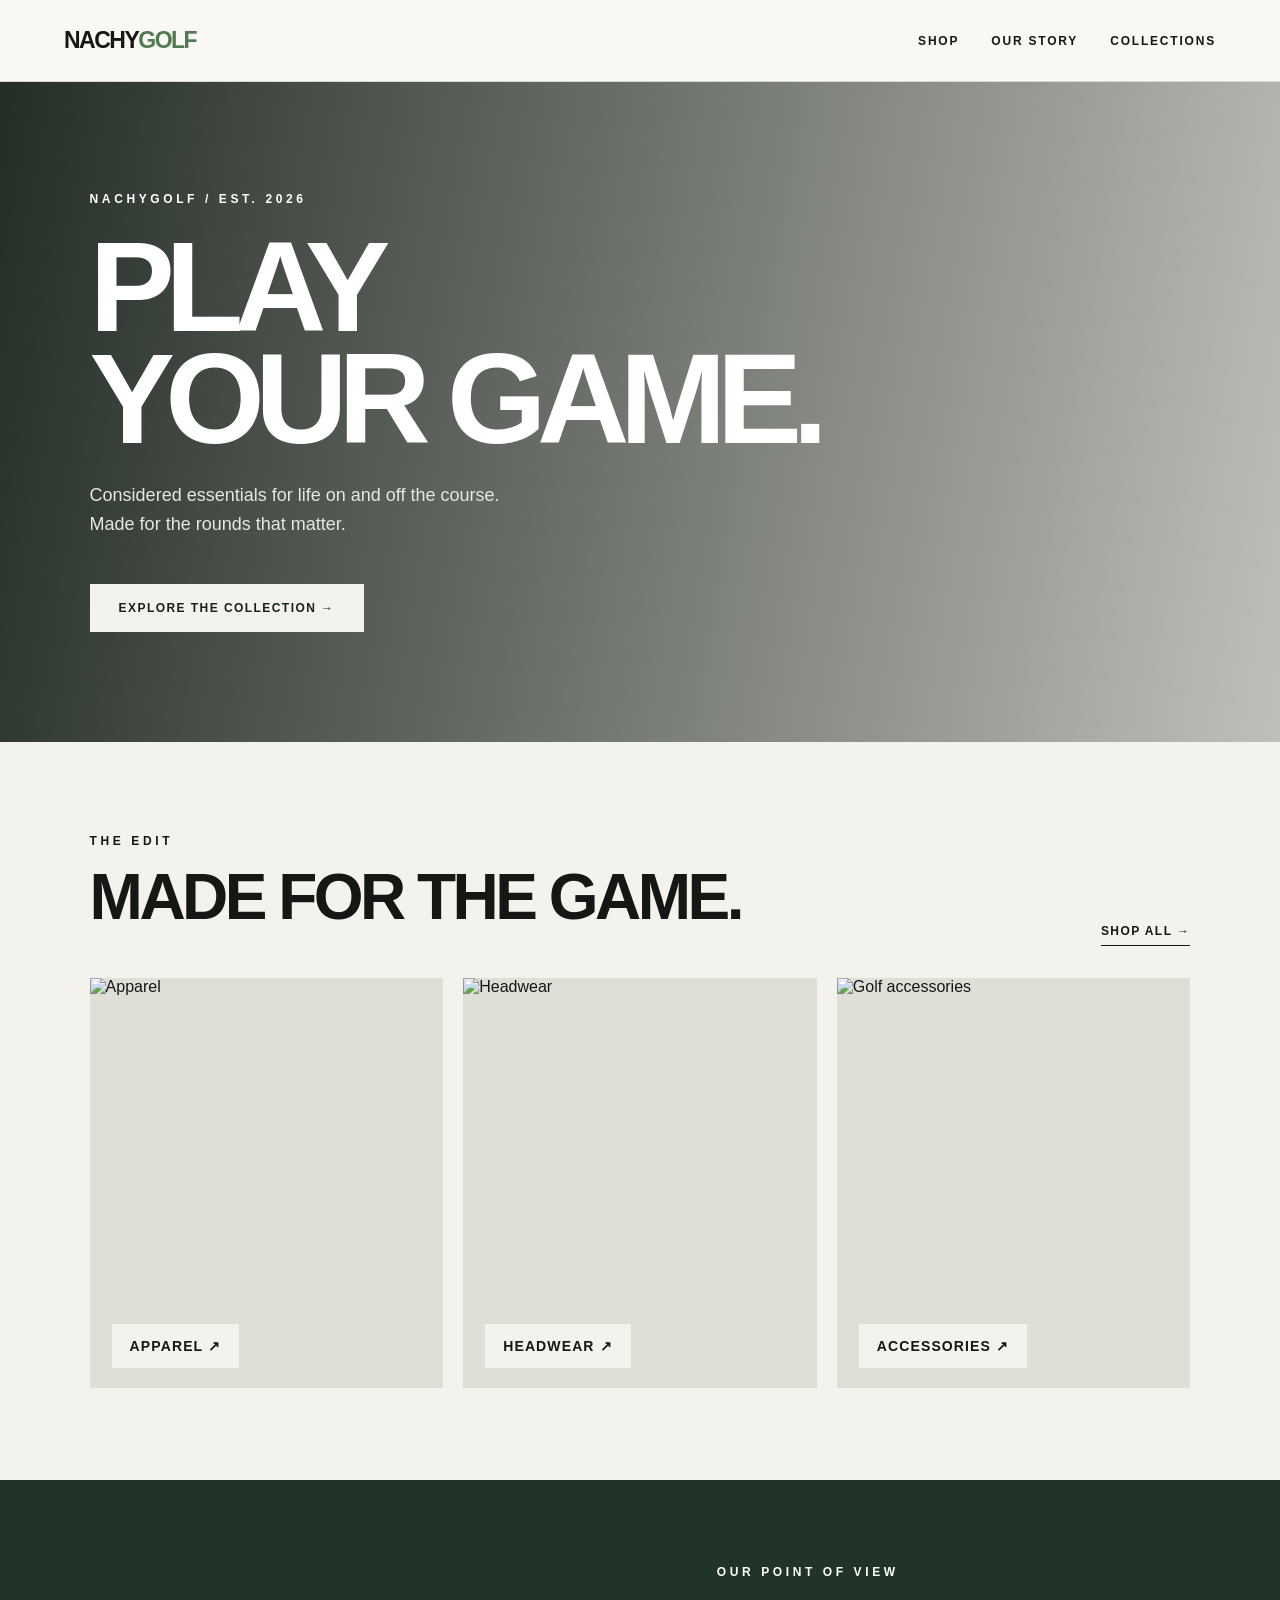
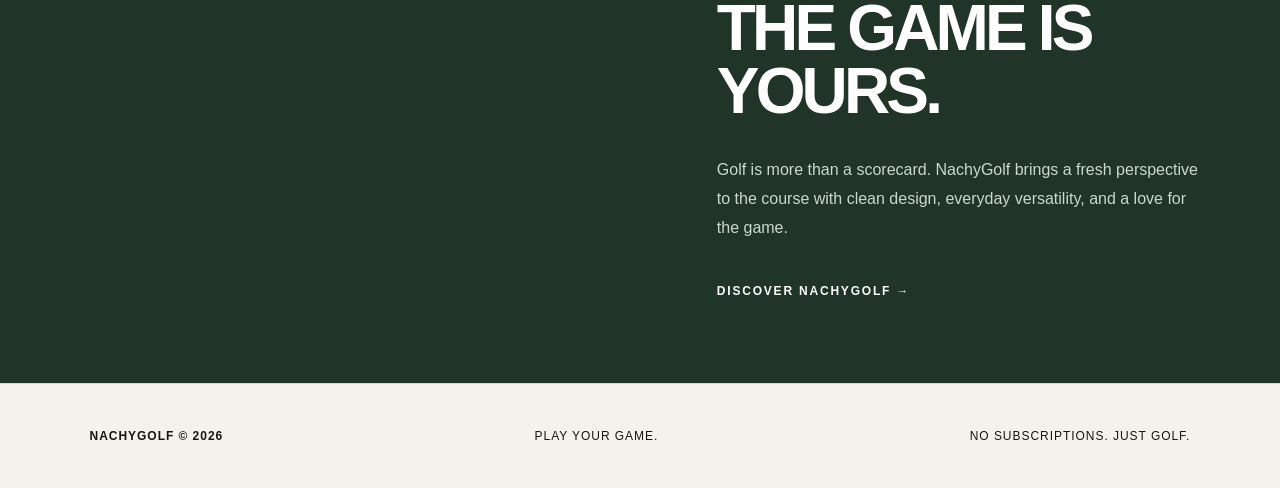
==== commit 49fcc726: "Build premium NachyGolf redesign draft: index.html" ====
--- a/index.html
+++ b/index.html
@@ -1,11 +1 @@
-<!doctype html>
-<html lang="en">
-<head>
-<meta charset="utf-8"><meta name="viewport" content="width=device-width,initial-scale=1">
-<meta name="robots" content="noindex,nofollow,noarchive">
-<title>Coming Soon | NachyGolf</title>
-<meta name="description" content="NachyGolf is working on something new. Coming soon.">
-<style>
-*{box-sizing:border-box}html,body{margin:0;min-height:100%;background:#08090a;color:#fff}body{font-family:Arial,Helvetica,sans-serif;min-height:100svh;display:grid;place-items:center;padding:28px}.wrap{text-align:center;width:min(100%,640px)}.logo{display:block;width:124px;max-width:40%;margin:0 auto 70px;filter:grayscale(1) brightness(0) invert(1)}.eyebrow{font-size:11px;letter-spacing:.32em;font-weight:700;color:#a2a2a2;margin:0 0 22px}h1{font-size:clamp(54px,12vw,108px);line-height:.92;letter-spacing:-.075em;margin:0 0 30px;font-weight:900}p{font-size:16px;line-height:1.6;color:#b9b9b9;margin:0}.line{height:1px;background:#333;width:70px;margin:44px auto 28px}.footer{font-size:11px;letter-spacing:.24em;color:#858585}@media(max-width:520px){.logo{margin-bottom:62px}h1{font-size:clamp(48px,15vw,76px)}}
-</style></head>
-<body><main class="wrap"><img class="logo" src="/assets/ng-logo.svg" alt="NG"><p class="eyebrow">NACHYGOLF</p><h1>COMING<br>SOON.</h1><p>Something new is in the works.<br>We'll see you on the course.</p><div class="line"></div><p class="footer">PLAY YOUR GAME.</p></main></body></html>+<!doctype html><html lang="en"><head><meta charset="utf-8"><meta name="viewport" content="width=device-width,initial-scale=1"><meta name="robots" content="noindex,nofollow"><title>NachyGolf — Elevated Golf Essentials</title><meta name="description" content="Premium golf apparel and accessories. NachyGolf — Play Your Game."><link rel="stylesheet" href="premium.css"></head><body><header><a class="brand" href="index.html">NACHY<span>GOLF</span></a><nav><a href="shop.html">SHOP</a><a href="#story">OUR STORY</a><a href="shop.html">COLLECTIONS</a></nav></header><main><section class="hero"><div class="hero-content"><div class="eyebrow">NACHYGOLF / EST. 2026</div><h1>PLAY<br>YOUR GAME.</h1><p>Considered essentials for life on and off the course. Made for the rounds that matter.</p><a class="btn" href="shop.html">EXPLORE THE COLLECTION →</a></div></section><section class="section"><div class="section-heading"><div><div class="eyebrow">THE EDIT</div><h2>MADE FOR THE GAME.</h2></div><a href="shop.html">SHOP ALL →</a></div><div class="categories"><a class="tile" href="shop.html"><img src="https://images.unsplash.com/photo-1503342217505-b0a15ec3261c?auto=format&fit=crop&w=900&q=80" alt="Apparel"><span>APPAREL ↗</span></a><a class="tile" href="shop.html"><img src="https://images.unsplash.com/photo-1521369909029-2afed882baee?auto=format&fit=crop&w=900&q=80" alt="Headwear"><span>HEADWEAR ↗</span></a><a class="tile" href="shop.html"><img src="https://images.unsplash.com/photo-1535131749006-b7f58c99034b?auto=format&fit=crop&w=900&q=80" alt="Golf accessories"><span>ACCESSORIES ↗</span></a></div></section><section class="story" id="story"><div class="story-image" role="img" aria-label="Outdoor landscape"></div><div class="story-content"><div class="eyebrow">OUR POINT OF VIEW</div><h2>THE GAME IS YOURS.</h2><p>Golf is more than a scorecard. NachyGolf brings a fresh perspective to the course with clean design, everyday versatility, and a love for the game.</p><a href="shop.html">DISCOVER NACHYGOLF →</a></div></section></main><footer><strong>NACHYGOLF © 2026</strong><span>PLAY YOUR GAME.</span><span>NO SUBSCRIPTIONS. JUST GOLF.</span></footer></body></html>
--- a/premium.css
+++ b/premium.css
@@ -0,0 +1 @@
+:root{--ink:#141713;--cream:#f4f2ec;--green:#273b2d;--line:#d9d9d2}*{box-sizing:border-box}html{scroll-behavior:smooth}body{margin:0;color:var(--ink);background:var(--cream);font-family:Arial,Helvetica,sans-serif}a{color:inherit;text-decoration:none}header{height:82px;display:flex;align-items:center;justify-content:space-between;padding:0 5%;border-bottom:1px solid var(--line);background:#f9f8f4}.brand{font-weight:900;font-size:23px;letter-spacing:-1.5px}.brand span{color:#507b50}nav{display:flex;gap:32px;font-size:12px;letter-spacing:.15em;font-weight:700}nav a:hover{text-decoration:underline}.hero{min-height:660px;background:linear-gradient(100deg,rgba(13,24,16,.9),rgba(13,24,16,.23)),url('https://images.unsplash.com/photo-1535131749006-b7f58c99034b?auto=format&fit=crop&w=2000&q=85') center/cover;display:flex;align-items:center;padding:8% 7%;color:white}.hero-content{max-width:760px}.eyebrow{font-size:12px;letter-spacing:.3em;font-weight:700}.hero h1{font-size:clamp(64px,10vw,148px);line-height:.88;letter-spacing:-.075em;margin:25px 0}.hero p{font-size:18px;color:#e5e8e2;line-height:1.6;max-width:430px}.btn{display:inline-block;background:#f4f2ec;color:#182118;padding:17px 29px;font-size:12px;letter-spacing:.12em;font-weight:800;margin-top:28px}.btn.dark{background:#243a2b;color:white}.section{padding:92px 7%}.section-heading{display:flex;align-items:end;justify-content:space-between;gap:24px;margin-bottom:32px}.section h2{font-size:clamp(36px,5vw,65px);letter-spacing:-.055em;margin:12px 0}.section-heading a{font-size:12px;font-weight:800;letter-spacing:.12em;border-bottom:1px solid;padding-bottom:7px}.categories{display:grid;grid-template-columns:repeat(3,1fr);gap:20px}.tile{min-height:410px;background:#dedfd7;position:relative;overflow:hidden}.tile img{width:100%;height:410px;object-fit:cover;filter:grayscale(.18)}.tile span{position:absolute;bottom:20px;left:22px;background:#f4f2ec;padding:14px 18px;font-size:14px;font-weight:800;letter-spacing:.08em}.story{background:#203428;color:white;display:grid;grid-template-columns:1fr 1fr;min-height:480px}.story-image{background:url('https://images.unsplash.com/photo-1519681393784-d120267933ba?auto=format&fit=crop&w=1200&q=85') center/cover}.story-content{padding:85px 12%;display:flex;flex-direction:column;justify-content:center}.story h2{font-size:clamp(42px,5vw,76px);line-height:.98;letter-spacing:-.06em;margin:18px 0}.story p{color:#cbd8ce;line-height:1.8}.story a{font-weight:800;letter-spacing:.15em;font-size:12px;margin-top:25px}footer{padding:45px 7%;display:flex;justify-content:space-between;gap:24px;font-size:12px;letter-spacing:.08em;border-top:1px solid var(--line)}.shop-hero{padding:100px 7% 55px}.shop-hero h1{font-size:clamp(55px,9vw,110px);letter-spacing:-.075em;margin:15px 0}.products{display:grid;grid-template-columns:repeat(3,1fr);gap:24px}.product{background:white;padding:18px}.product img{width:100%;aspect-ratio:1;object-fit:cover;background:#eee}.product h3{font-size:16px;margin:15px 0 6px}.product p{font-size:13px;color:#555}.notice{padding:24px;background:#e4e9e1;margin:30px 0;font-size:14px;line-height:1.6}@media(max-width:760px){header{height:72px;padding:0 5%}.brand{font-size:20px}nav{gap:16px;font-size:10px}.hero{min-height:600px}.categories,.products{grid-template-columns:1fr}.tile,.tile img{height:340px;min-height:340px}.story{grid-template-columns:1fr}.story-image{min-height:250px}.story-content{padding:60px 7%}footer{flex-direction:column}}
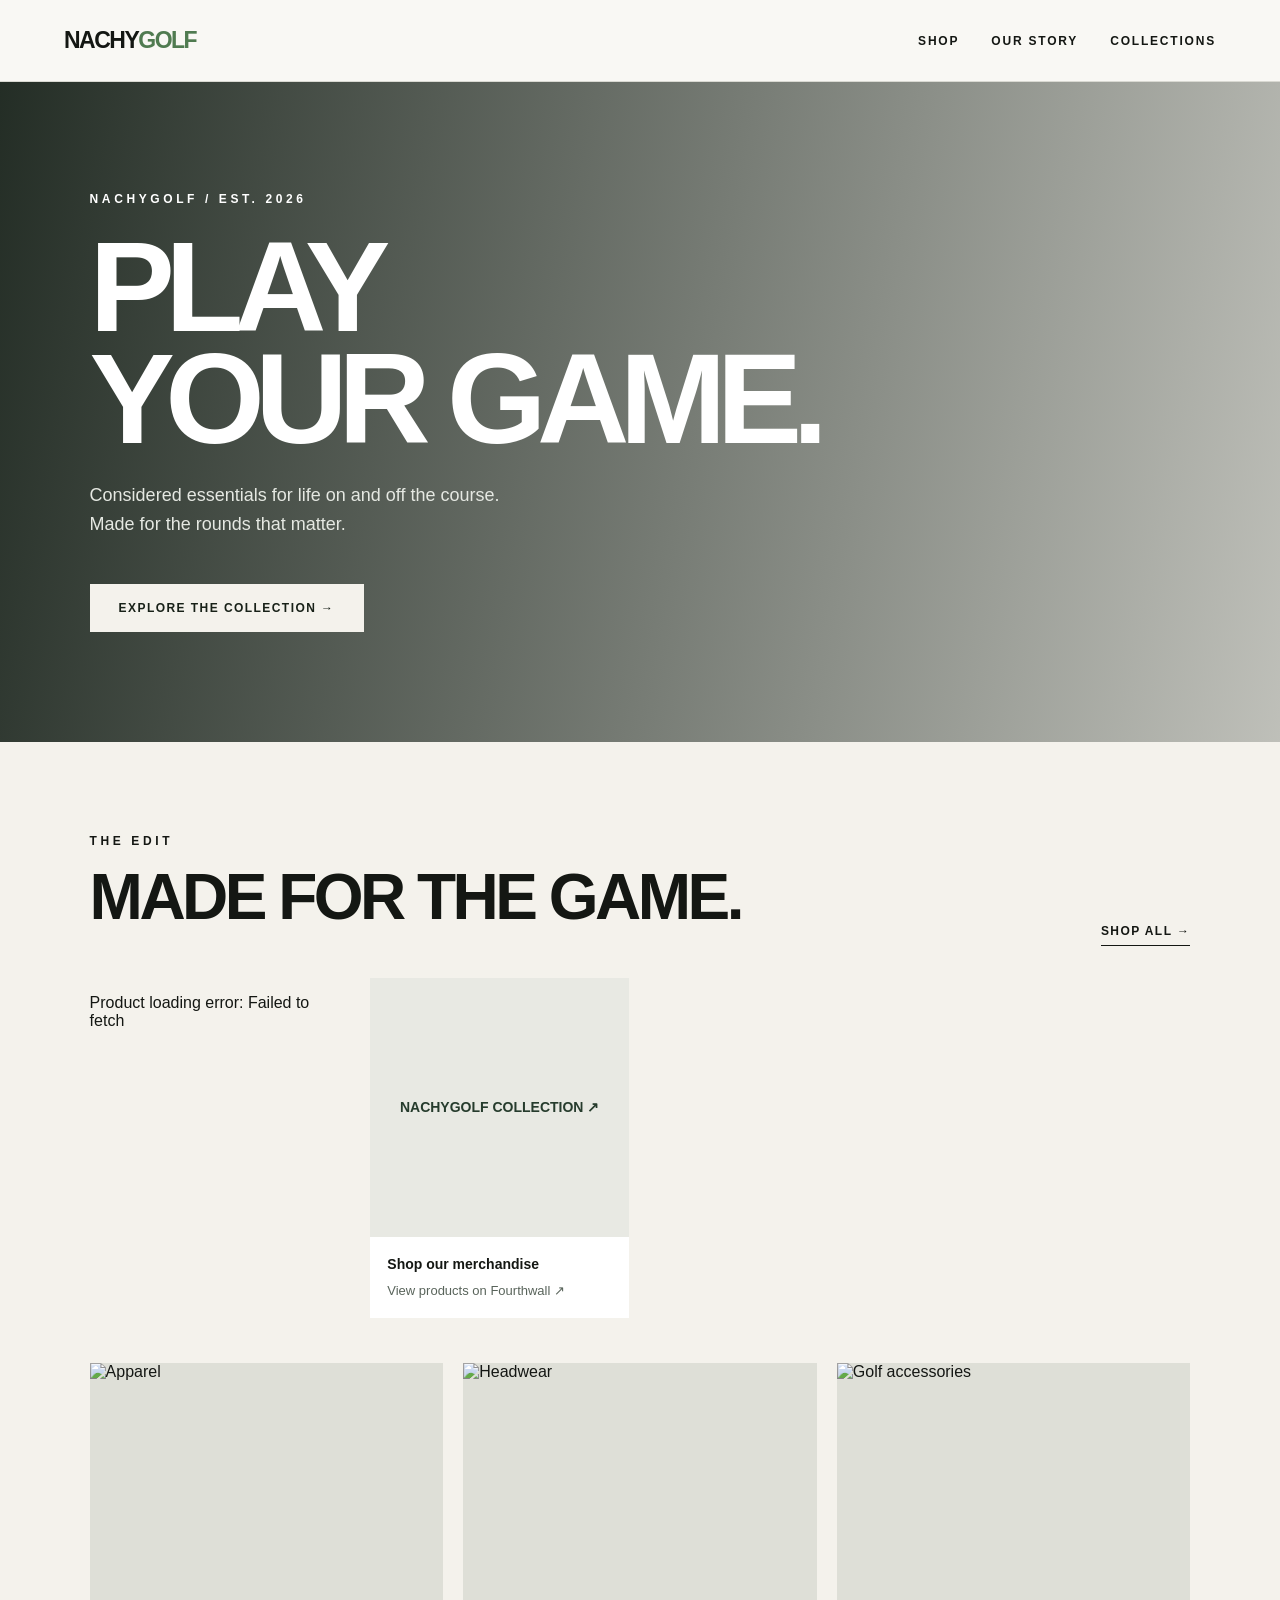
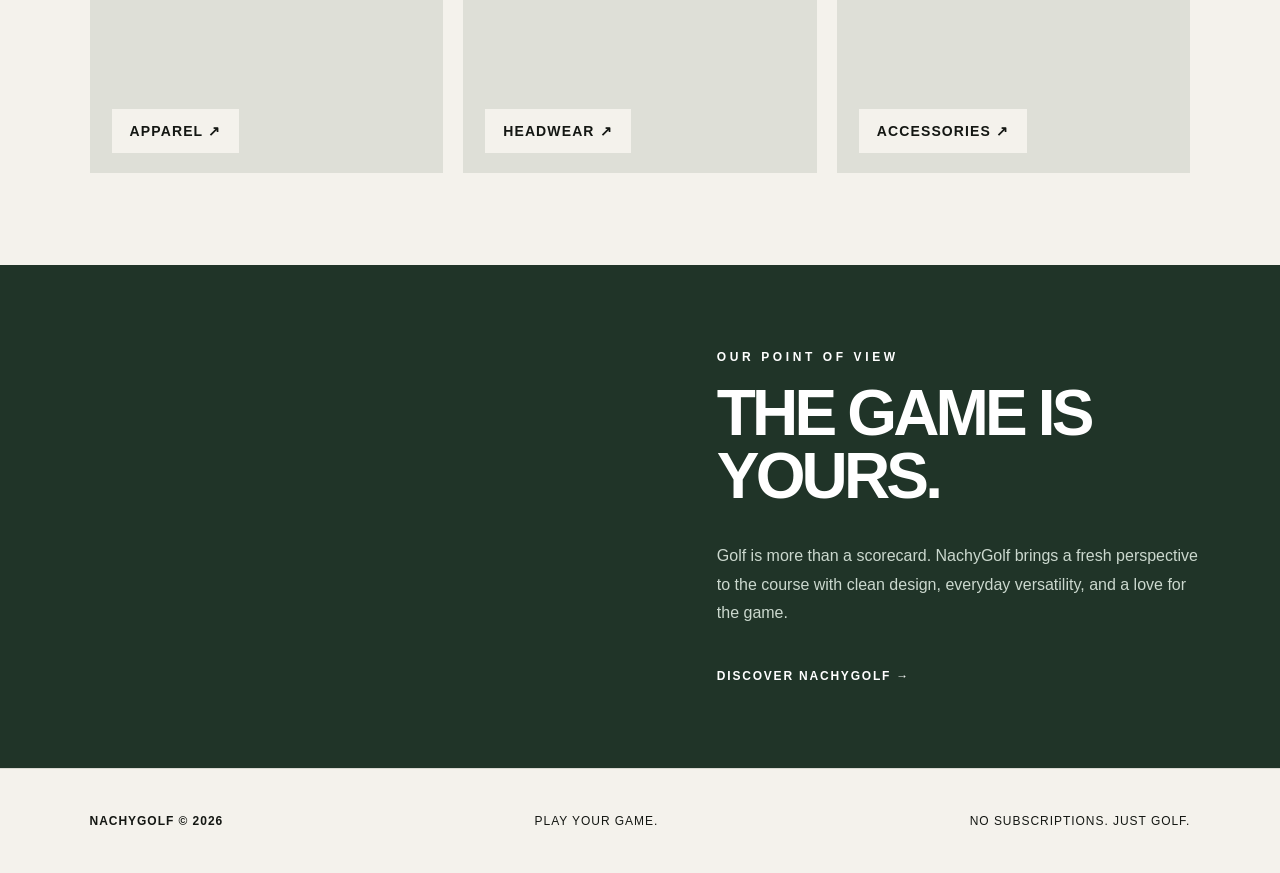
==== commit 7c972875: "Restore live Fourthwall merchandise on premium index.html" ====
--- a/index.html
+++ b/index.html
@@ -1 +1 @@
-<!doctype html><html lang="en"><head><meta charset="utf-8"><meta name="viewport" content="width=device-width,initial-scale=1"><meta name="robots" content="noindex,nofollow"><title>NachyGolf — Elevated Golf Essentials</title><meta name="description" content="Premium golf apparel and accessories. NachyGolf — Play Your Game."><link rel="stylesheet" href="premium.css"></head><body><header><a class="brand" href="index.html">NACHY<span>GOLF</span></a><nav><a href="shop.html">SHOP</a><a href="#story">OUR STORY</a><a href="shop.html">COLLECTIONS</a></nav></header><main><section class="hero"><div class="hero-content"><div class="eyebrow">NACHYGOLF / EST. 2026</div><h1>PLAY<br>YOUR GAME.</h1><p>Considered essentials for life on and off the course. Made for the rounds that matter.</p><a class="btn" href="shop.html">EXPLORE THE COLLECTION →</a></div></section><section class="section"><div class="section-heading"><div><div class="eyebrow">THE EDIT</div><h2>MADE FOR THE GAME.</h2></div><a href="shop.html">SHOP ALL →</a></div><div class="categories"><a class="tile" href="shop.html"><img src="https://images.unsplash.com/photo-1503342217505-b0a15ec3261c?auto=format&fit=crop&w=900&q=80" alt="Apparel"><span>APPAREL ↗</span></a><a class="tile" href="shop.html"><img src="https://images.unsplash.com/photo-1521369909029-2afed882baee?auto=format&fit=crop&w=900&q=80" alt="Headwear"><span>HEADWEAR ↗</span></a><a class="tile" href="shop.html"><img src="https://images.unsplash.com/photo-1535131749006-b7f58c99034b?auto=format&fit=crop&w=900&q=80" alt="Golf accessories"><span>ACCESSORIES ↗</span></a></div></section><section class="story" id="story"><div class="story-image" role="img" aria-label="Outdoor landscape"></div><div class="story-content"><div class="eyebrow">OUR POINT OF VIEW</div><h2>THE GAME IS YOURS.</h2><p>Golf is more than a scorecard. NachyGolf brings a fresh perspective to the course with clean design, everyday versatility, and a love for the game.</p><a href="shop.html">DISCOVER NACHYGOLF →</a></div></section></main><footer><strong>NACHYGOLF © 2026</strong><span>PLAY YOUR GAME.</span><span>NO SUBSCRIPTIONS. JUST GOLF.</span></footer></body></html>+<!doctype html><html lang="en"><head><meta charset="utf-8"><meta name="viewport" content="width=device-width,initial-scale=1"><title>NachyGolf — Elevated Golf Essentials</title><meta name="description" content="Premium golf apparel and accessories. NachyGolf — Play Your Game."><link rel="stylesheet" href="premium.css"></head><body><header><a class="brand" href="index.html">NACHY<span>GOLF</span></a><nav><a href="shop.html">SHOP</a><a href="#story">OUR STORY</a><a href="shop.html">COLLECTIONS</a></nav></header><main><section class="hero"><div class="hero-content"><div class="eyebrow">NACHYGOLF / EST. 2026</div><h1>PLAY<br>YOUR GAME.</h1><p>Considered essentials for life on and off the course. Made for the rounds that matter.</p><a class="btn" href="shop.html">EXPLORE THE COLLECTION →</a></div></section><section class="section"><div class="section-heading"><div><div class="eyebrow">THE EDIT</div><h2>MADE FOR THE GAME.</h2></div><a href="shop.html">SHOP ALL →</a></div><div id="fw-products" class="fw-live-grid" data-limit="12" aria-live="polite">Loading the latest NachyGolf merchandise…</div><div class="categories" style="margin-top:45px"><a class="tile" href="shop.html"><img src="https://images.unsplash.com/photo-1503342217505-b0a15ec3261c?auto=format&fit=crop&w=900&q=80" alt="Apparel"><span>APPAREL ↗</span></a><a class="tile" href="shop.html"><img src="https://images.unsplash.com/photo-1521369909029-2afed882baee?auto=format&fit=crop&w=900&q=80" alt="Headwear"><span>HEADWEAR ↗</span></a><a class="tile" href="shop.html"><img src="https://images.unsplash.com/photo-1535131749006-b7f58c99034b?auto=format&fit=crop&w=900&q=80" alt="Golf accessories"><span>ACCESSORIES ↗</span></a></div></section><section class="story" id="story"><div class="story-image" role="img" aria-label="Outdoor landscape"></div><div class="story-content"><div class="eyebrow">OUR POINT OF VIEW</div><h2>THE GAME IS YOURS.</h2><p>Golf is more than a scorecard. NachyGolf brings a fresh perspective to the course with clean design, everyday versatility, and a love for the game.</p><a href="shop.html">DISCOVER NACHYGOLF →</a></div></section></main><footer><strong>NACHYGOLF © 2026</strong><span>PLAY YOUR GAME.</span><span>NO SUBSCRIPTIONS. JUST GOLF.</span></footer><script defer src="fourthwall-store.js?v=20261020-premium"></script></body></html>
--- a/premium.css
+++ b/premium.css
@@ -1 +1,3 @@
-:root{--ink:#141713;--cream:#f4f2ec;--green:#273b2d;--line:#d9d9d2}*{box-sizing:border-box}html{scroll-behavior:smooth}body{margin:0;color:var(--ink);background:var(--cream);font-family:Arial,Helvetica,sans-serif}a{color:inherit;text-decoration:none}header{height:82px;display:flex;align-items:center;justify-content:space-between;padding:0 5%;border-bottom:1px solid var(--line);background:#f9f8f4}.brand{font-weight:900;font-size:23px;letter-spacing:-1.5px}.brand span{color:#507b50}nav{display:flex;gap:32px;font-size:12px;letter-spacing:.15em;font-weight:700}nav a:hover{text-decoration:underline}.hero{min-height:660px;background:linear-gradient(100deg,rgba(13,24,16,.9),rgba(13,24,16,.23)),url('https://images.unsplash.com/photo-1535131749006-b7f58c99034b?auto=format&fit=crop&w=2000&q=85') center/cover;display:flex;align-items:center;padding:8% 7%;color:white}.hero-content{max-width:760px}.eyebrow{font-size:12px;letter-spacing:.3em;font-weight:700}.hero h1{font-size:clamp(64px,10vw,148px);line-height:.88;letter-spacing:-.075em;margin:25px 0}.hero p{font-size:18px;color:#e5e8e2;line-height:1.6;max-width:430px}.btn{display:inline-block;background:#f4f2ec;color:#182118;padding:17px 29px;font-size:12px;letter-spacing:.12em;font-weight:800;margin-top:28px}.btn.dark{background:#243a2b;color:white}.section{padding:92px 7%}.section-heading{display:flex;align-items:end;justify-content:space-between;gap:24px;margin-bottom:32px}.section h2{font-size:clamp(36px,5vw,65px);letter-spacing:-.055em;margin:12px 0}.section-heading a{font-size:12px;font-weight:800;letter-spacing:.12em;border-bottom:1px solid;padding-bottom:7px}.categories{display:grid;grid-template-columns:repeat(3,1fr);gap:20px}.tile{min-height:410px;background:#dedfd7;position:relative;overflow:hidden}.tile img{width:100%;height:410px;object-fit:cover;filter:grayscale(.18)}.tile span{position:absolute;bottom:20px;left:22px;background:#f4f2ec;padding:14px 18px;font-size:14px;font-weight:800;letter-spacing:.08em}.story{background:#203428;color:white;display:grid;grid-template-columns:1fr 1fr;min-height:480px}.story-image{background:url('https://images.unsplash.com/photo-1519681393784-d120267933ba?auto=format&fit=crop&w=1200&q=85') center/cover}.story-content{padding:85px 12%;display:flex;flex-direction:column;justify-content:center}.story h2{font-size:clamp(42px,5vw,76px);line-height:.98;letter-spacing:-.06em;margin:18px 0}.story p{color:#cbd8ce;line-height:1.8}.story a{font-weight:800;letter-spacing:.15em;font-size:12px;margin-top:25px}footer{padding:45px 7%;display:flex;justify-content:space-between;gap:24px;font-size:12px;letter-spacing:.08em;border-top:1px solid var(--line)}.shop-hero{padding:100px 7% 55px}.shop-hero h1{font-size:clamp(55px,9vw,110px);letter-spacing:-.075em;margin:15px 0}.products{display:grid;grid-template-columns:repeat(3,1fr);gap:24px}.product{background:white;padding:18px}.product img{width:100%;aspect-ratio:1;object-fit:cover;background:#eee}.product h3{font-size:16px;margin:15px 0 6px}.product p{font-size:13px;color:#555}.notice{padding:24px;background:#e4e9e1;margin:30px 0;font-size:14px;line-height:1.6}@media(max-width:760px){header{height:72px;padding:0 5%}.brand{font-size:20px}nav{gap:16px;font-size:10px}.hero{min-height:600px}.categories,.products{grid-template-columns:1fr}.tile,.tile img{height:340px;min-height:340px}.story{grid-template-columns:1fr}.story-image{min-height:250px}.story-content{padding:60px 7%}footer{flex-direction:column}}+:root{--ink:#141713;--cream:#f4f2ec;--green:#273b2d;--line:#d9d9d2}*{box-sizing:border-box}html{scroll-behavior:smooth}body{margin:0;color:var(--ink);background:var(--cream);font-family:Arial,Helvetica,sans-serif}a{color:inherit;text-decoration:none}header{height:82px;display:flex;align-items:center;justify-content:space-between;padding:0 5%;border-bottom:1px solid var(--line);background:#f9f8f4}.brand{font-weight:900;font-size:23px;letter-spacing:-1.5px}.brand span{color:#507b50}nav{display:flex;gap:32px;font-size:12px;letter-spacing:.15em;font-weight:700}nav a:hover{text-decoration:underline}.hero{min-height:660px;background:linear-gradient(100deg,rgba(13,24,16,.9),rgba(13,24,16,.23)),url('https://images.unsplash.com/photo-1535131749006-b7f58c99034b?auto=format&fit=crop&w=2000&q=85') center/cover;display:flex;align-items:center;padding:8% 7%;color:white}.hero-content{max-width:760px}.eyebrow{font-size:12px;letter-spacing:.3em;font-weight:700}.hero h1{font-size:clamp(64px,10vw,148px);line-height:.88;letter-spacing:-.075em;margin:25px 0}.hero p{font-size:18px;color:#e5e8e2;line-height:1.6;max-width:430px}.btn{display:inline-block;background:#f4f2ec;color:#182118;padding:17px 29px;font-size:12px;letter-spacing:.12em;font-weight:800;margin-top:28px}.btn.dark{background:#243a2b;color:white}.section{padding:92px 7%}.section-heading{display:flex;align-items:end;justify-content:space-between;gap:24px;margin-bottom:32px}.section h2{font-size:clamp(36px,5vw,65px);letter-spacing:-.055em;margin:12px 0}.section-heading a{font-size:12px;font-weight:800;letter-spacing:.12em;border-bottom:1px solid;padding-bottom:7px}.categories{display:grid;grid-template-columns:repeat(3,1fr);gap:20px}.tile{min-height:410px;background:#dedfd7;position:relative;overflow:hidden}.tile img{width:100%;height:410px;object-fit:cover;filter:grayscale(.18)}.tile span{position:absolute;bottom:20px;left:22px;background:#f4f2ec;padding:14px 18px;font-size:14px;font-weight:800;letter-spacing:.08em}.story{background:#203428;color:white;display:grid;grid-template-columns:1fr 1fr;min-height:480px}.story-image{background:url('https://images.unsplash.com/photo-1519681393784-d120267933ba?auto=format&fit=crop&w=1200&q=85') center/cover}.story-content{padding:85px 12%;display:flex;flex-direction:column;justify-content:center}.story h2{font-size:clamp(42px,5vw,76px);line-height:.98;letter-spacing:-.06em;margin:18px 0}.story p{color:#cbd8ce;line-height:1.8}.story a{font-weight:800;letter-spacing:.15em;font-size:12px;margin-top:25px}footer{padding:45px 7%;display:flex;justify-content:space-between;gap:24px;font-size:12px;letter-spacing:.08em;border-top:1px solid var(--line)}.shop-hero{padding:100px 7% 55px}.shop-hero h1{font-size:clamp(55px,9vw,110px);letter-spacing:-.075em;margin:15px 0}.products{display:grid;grid-template-columns:repeat(3,1fr);gap:24px}.product{background:white;padding:18px}.product img{width:100%;aspect-ratio:1;object-fit:cover;background:#eee}.product h3{font-size:16px;margin:15px 0 6px}.product p{font-size:13px;color:#555}.notice{padding:24px;background:#e4e9e1;margin:30px 0;font-size:14px;line-height:1.6}@media(max-width:760px){header{height:72px;padding:0 5%}.brand{font-size:20px}nav{gap:16px;font-size:10px}.hero{min-height:600px}.categories,.products{grid-template-columns:1fr}.tile,.tile img{height:340px;min-height:340px}.story{grid-template-columns:1fr}.story-image{min-height:250px}.story-content{padding:60px 7%}footer{flex-direction:column}}
+/* Live Fourthwall collection, styled for the premium storefront */
+.fw-live-grid{display:grid;grid-template-columns:repeat(4,minmax(0,1fr));gap:22px;align-items:start}.fw-live-card{display:block;min-width:0;background:#fff;transition:transform .2s ease,box-shadow .2s ease}.fw-live-card:hover{transform:translateY(-4px);box-shadow:0 12px 28px #1112}.fw-live-image{aspect-ratio:1/1;display:flex;align-items:center;justify-content:center;overflow:hidden;background:#e8e9e3;color:#263c2d;text-align:center;font-size:14px;font-weight:800;padding:10px}.fw-live-image img{display:block;width:100%;height:100%;object-fit:contain;mix-blend-mode:multiply}.fw-live-info{padding:18px 17px 20px;display:flex;flex-direction:column;gap:9px}.fw-live-info strong{font-size:14px;line-height:1.4;font-weight:700}.fw-live-info span{font-size:13px;color:#59645b}.fw-live-card:focus-visible{outline:3px solid #527553;outline-offset:3px}@media(max-width:1000px){.fw-live-grid{grid-template-columns:repeat(3,minmax(0,1fr))}}@media(max-width:650px){.fw-live-grid{grid-template-columns:repeat(2,minmax(0,1fr));gap:12px}.fw-live-info{padding:12px}.fw-live-info strong{font-size:12px}.fw-live-info span{font-size:12px}}
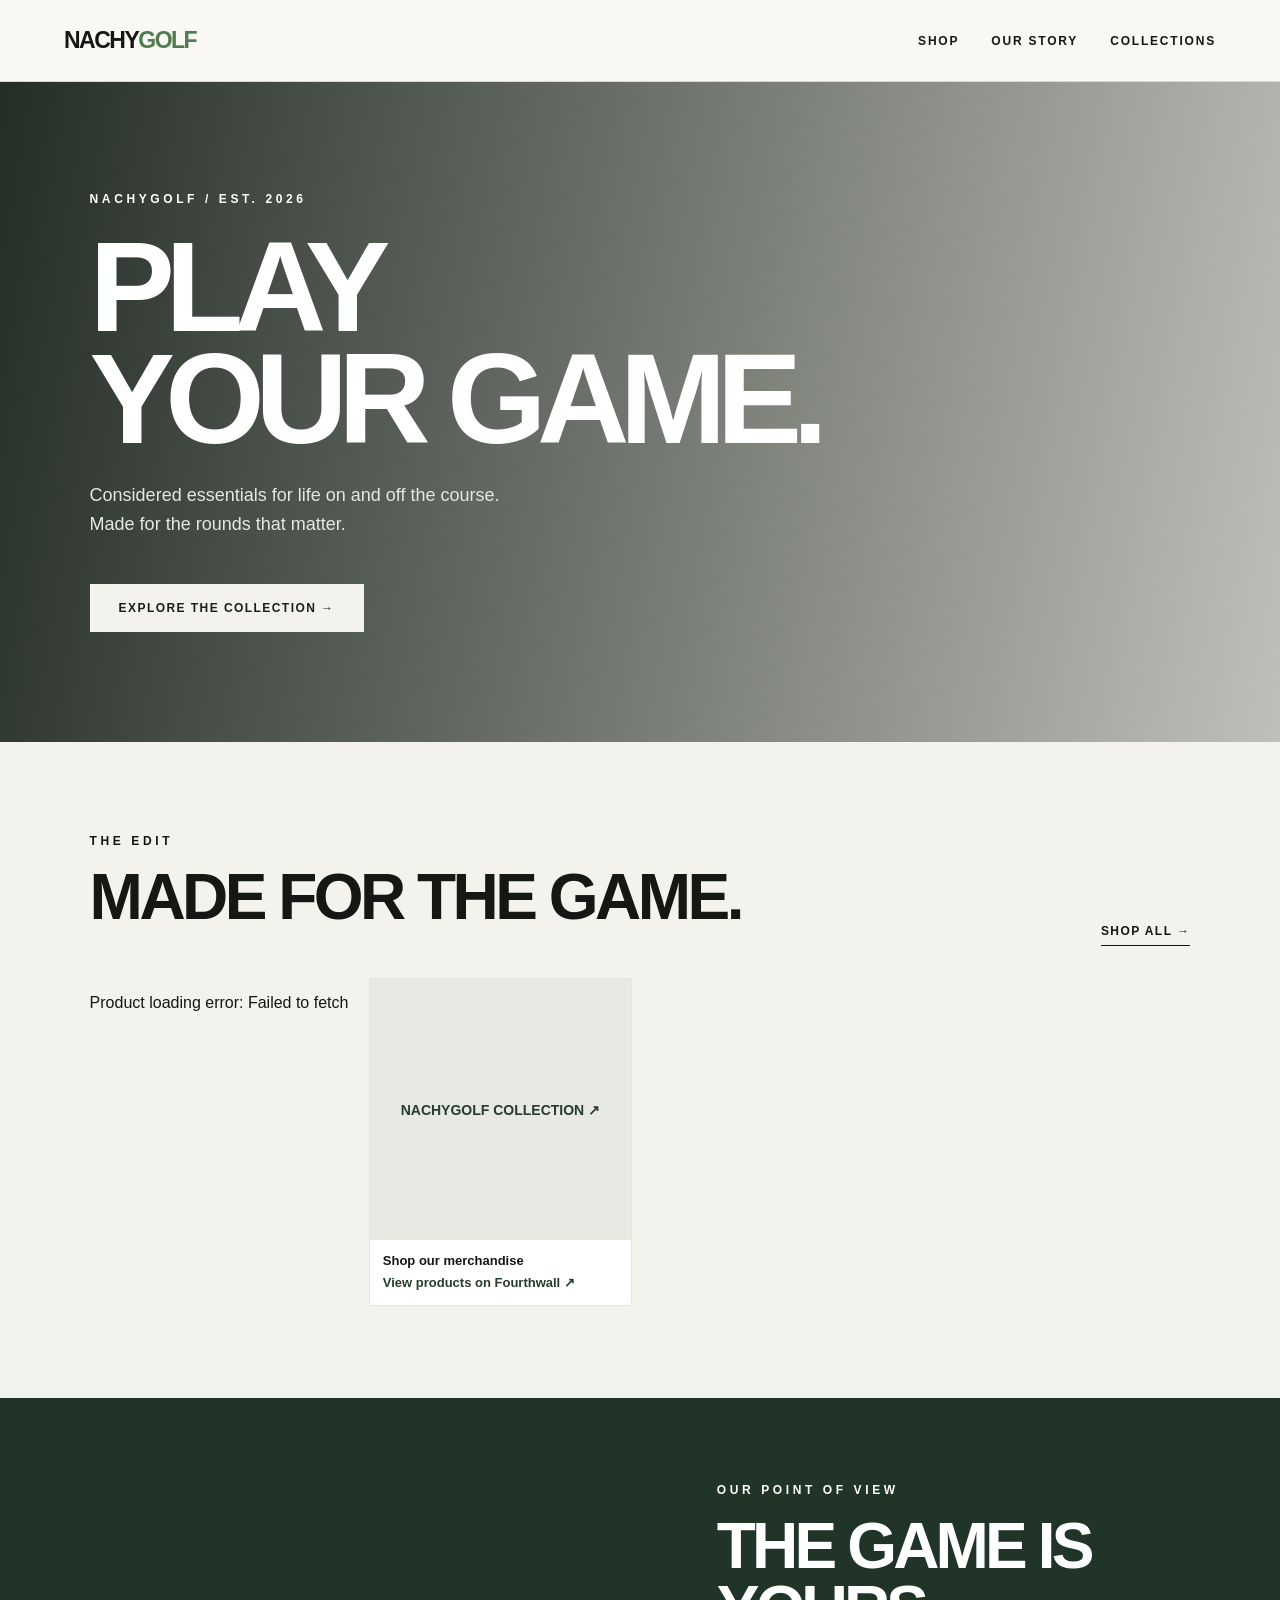
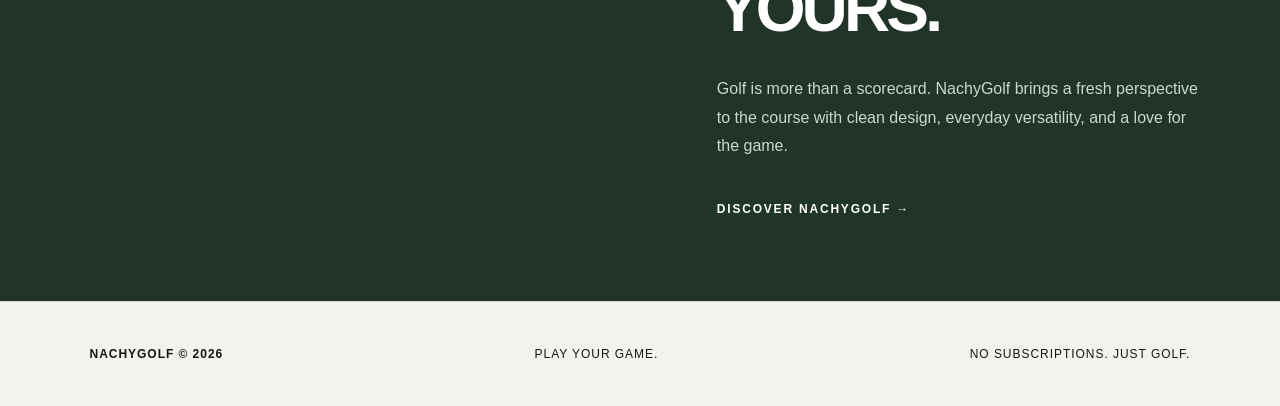
==== commit d91feddb: "Remove misleading oversized stock clothing category photos from homepage" ====
--- a/index.html
+++ b/index.html
@@ -1 +1 @@
-<!doctype html><html lang="en"><head><meta charset="utf-8"><meta name="viewport" content="width=device-width,initial-scale=1"><title>NachyGolf — Elevated Golf Essentials</title><meta name="description" content="Premium golf apparel and accessories. NachyGolf — Play Your Game."><link rel="stylesheet" href="premium.css"></head><body><header><a class="brand" href="index.html">NACHY<span>GOLF</span></a><nav><a href="shop.html">SHOP</a><a href="#story">OUR STORY</a><a href="shop.html">COLLECTIONS</a></nav></header><main><section class="hero"><div class="hero-content"><div class="eyebrow">NACHYGOLF / EST. 2026</div><h1>PLAY<br>YOUR GAME.</h1><p>Considered essentials for life on and off the course. Made for the rounds that matter.</p><a class="btn" href="shop.html">EXPLORE THE COLLECTION →</a></div></section><section class="section"><div class="section-heading"><div><div class="eyebrow">THE EDIT</div><h2>MADE FOR THE GAME.</h2></div><a href="shop.html">SHOP ALL →</a></div><div id="fw-products" class="fw-live-grid" data-limit="12" aria-live="polite">Loading the latest NachyGolf merchandise…</div><div class="categories" style="margin-top:45px"><a class="tile" href="shop.html"><img src="https://images.unsplash.com/photo-1503342217505-b0a15ec3261c?auto=format&fit=crop&w=900&q=80" alt="Apparel"><span>APPAREL ↗</span></a><a class="tile" href="shop.html"><img src="https://images.unsplash.com/photo-1521369909029-2afed882baee?auto=format&fit=crop&w=900&q=80" alt="Headwear"><span>HEADWEAR ↗</span></a><a class="tile" href="shop.html"><img src="https://images.unsplash.com/photo-1535131749006-b7f58c99034b?auto=format&fit=crop&w=900&q=80" alt="Golf accessories"><span>ACCESSORIES ↗</span></a></div></section><section class="story" id="story"><div class="story-image" role="img" aria-label="Outdoor landscape"></div><div class="story-content"><div class="eyebrow">OUR POINT OF VIEW</div><h2>THE GAME IS YOURS.</h2><p>Golf is more than a scorecard. NachyGolf brings a fresh perspective to the course with clean design, everyday versatility, and a love for the game.</p><a href="shop.html">DISCOVER NACHYGOLF →</a></div></section></main><footer><strong>NACHYGOLF © 2026</strong><span>PLAY YOUR GAME.</span><span>NO SUBSCRIPTIONS. JUST GOLF.</span></footer><script defer src="fourthwall-store.js?v=20261020-premium"></script></body></html>+<!doctype html><html lang="en"><head><meta charset="utf-8"><meta name="viewport" content="width=device-width,initial-scale=1"><title>NachyGolf — Elevated Golf Essentials</title><meta name="description" content="Premium golf apparel and accessories. NachyGolf — Play Your Game."><link rel="stylesheet" href="premium.css"></head><body><header><a class="brand" href="index.html">NACHY<span>GOLF</span></a><nav><a href="shop.html">SHOP</a><a href="#story">OUR STORY</a><a href="shop.html">COLLECTIONS</a></nav></header><main><section class="hero"><div class="hero-content"><div class="eyebrow">NACHYGOLF / EST. 2026</div><h1>PLAY<br>YOUR GAME.</h1><p>Considered essentials for life on and off the course. Made for the rounds that matter.</p><a class="btn" href="shop.html">EXPLORE THE COLLECTION →</a></div></section><section class="section"><div class="section-heading"><div><div class="eyebrow">THE EDIT</div><h2>MADE FOR THE GAME.</h2></div><a href="shop.html">SHOP ALL →</a></div><div id="fw-products" class="fw-live-grid" data-limit="12" aria-live="polite">Loading the latest NachyGolf merchandise…</div></section><section class="story" id="story"><div class="story-image" role="img" aria-label="Outdoor landscape"></div><div class="story-content"><div class="eyebrow">OUR POINT OF VIEW</div><h2>THE GAME IS YOURS.</h2><p>Golf is more than a scorecard. NachyGolf brings a fresh perspective to the course with clean design, everyday versatility, and a love for the game.</p><a href="shop.html">DISCOVER NACHYGOLF →</a></div></section></main><footer><strong>NACHYGOLF © 2026</strong><span>PLAY YOUR GAME.</span><span>NO SUBSCRIPTIONS. JUST GOLF.</span></footer><script defer src="fourthwall-store.js?v=20261020-premium"></script></body></html>
--- a/premium.css
+++ b/premium.css
@@ -1,3 +1,5 @@
 :root{--ink:#141713;--cream:#f4f2ec;--green:#273b2d;--line:#d9d9d2}*{box-sizing:border-box}html{scroll-behavior:smooth}body{margin:0;color:var(--ink);background:var(--cream);font-family:Arial,Helvetica,sans-serif}a{color:inherit;text-decoration:none}header{height:82px;display:flex;align-items:center;justify-content:space-between;padding:0 5%;border-bottom:1px solid var(--line);background:#f9f8f4}.brand{font-weight:900;font-size:23px;letter-spacing:-1.5px}.brand span{color:#507b50}nav{display:flex;gap:32px;font-size:12px;letter-spacing:.15em;font-weight:700}nav a:hover{text-decoration:underline}.hero{min-height:660px;background:linear-gradient(100deg,rgba(13,24,16,.9),rgba(13,24,16,.23)),url('https://images.unsplash.com/photo-1535131749006-b7f58c99034b?auto=format&fit=crop&w=2000&q=85') center/cover;display:flex;align-items:center;padding:8% 7%;color:white}.hero-content{max-width:760px}.eyebrow{font-size:12px;letter-spacing:.3em;font-weight:700}.hero h1{font-size:clamp(64px,10vw,148px);line-height:.88;letter-spacing:-.075em;margin:25px 0}.hero p{font-size:18px;color:#e5e8e2;line-height:1.6;max-width:430px}.btn{display:inline-block;background:#f4f2ec;color:#182118;padding:17px 29px;font-size:12px;letter-spacing:.12em;font-weight:800;margin-top:28px}.btn.dark{background:#243a2b;color:white}.section{padding:92px 7%}.section-heading{display:flex;align-items:end;justify-content:space-between;gap:24px;margin-bottom:32px}.section h2{font-size:clamp(36px,5vw,65px);letter-spacing:-.055em;margin:12px 0}.section-heading a{font-size:12px;font-weight:800;letter-spacing:.12em;border-bottom:1px solid;padding-bottom:7px}.categories{display:grid;grid-template-columns:repeat(3,1fr);gap:20px}.tile{min-height:410px;background:#dedfd7;position:relative;overflow:hidden}.tile img{width:100%;height:410px;object-fit:cover;filter:grayscale(.18)}.tile span{position:absolute;bottom:20px;left:22px;background:#f4f2ec;padding:14px 18px;font-size:14px;font-weight:800;letter-spacing:.08em}.story{background:#203428;color:white;display:grid;grid-template-columns:1fr 1fr;min-height:480px}.story-image{background:url('https://images.unsplash.com/photo-1519681393784-d120267933ba?auto=format&fit=crop&w=1200&q=85') center/cover}.story-content{padding:85px 12%;display:flex;flex-direction:column;justify-content:center}.story h2{font-size:clamp(42px,5vw,76px);line-height:.98;letter-spacing:-.06em;margin:18px 0}.story p{color:#cbd8ce;line-height:1.8}.story a{font-weight:800;letter-spacing:.15em;font-size:12px;margin-top:25px}footer{padding:45px 7%;display:flex;justify-content:space-between;gap:24px;font-size:12px;letter-spacing:.08em;border-top:1px solid var(--line)}.shop-hero{padding:100px 7% 55px}.shop-hero h1{font-size:clamp(55px,9vw,110px);letter-spacing:-.075em;margin:15px 0}.products{display:grid;grid-template-columns:repeat(3,1fr);gap:24px}.product{background:white;padding:18px}.product img{width:100%;aspect-ratio:1;object-fit:cover;background:#eee}.product h3{font-size:16px;margin:15px 0 6px}.product p{font-size:13px;color:#555}.notice{padding:24px;background:#e4e9e1;margin:30px 0;font-size:14px;line-height:1.6}@media(max-width:760px){header{height:72px;padding:0 5%}.brand{font-size:20px}nav{gap:16px;font-size:10px}.hero{min-height:600px}.categories,.products{grid-template-columns:1fr}.tile,.tile img{height:340px;min-height:340px}.story{grid-template-columns:1fr}.story-image{min-height:250px}.story-content{padding:60px 7%}footer{flex-direction:column}}
 /* Live Fourthwall collection, styled for the premium storefront */
-.fw-live-grid{display:grid;grid-template-columns:repeat(4,minmax(0,1fr));gap:22px;align-items:start}.fw-live-card{display:block;min-width:0;background:#fff;transition:transform .2s ease,box-shadow .2s ease}.fw-live-card:hover{transform:translateY(-4px);box-shadow:0 12px 28px #1112}.fw-live-image{aspect-ratio:1/1;display:flex;align-items:center;justify-content:center;overflow:hidden;background:#e8e9e3;color:#263c2d;text-align:center;font-size:14px;font-weight:800;padding:10px}.fw-live-image img{display:block;width:100%;height:100%;object-fit:contain;mix-blend-mode:multiply}.fw-live-info{padding:18px 17px 20px;display:flex;flex-direction:column;gap:9px}.fw-live-info strong{font-size:14px;line-height:1.4;font-weight:700}.fw-live-info span{font-size:13px;color:#59645b}.fw-live-card:focus-visible{outline:3px solid #527553;outline-offset:3px}@media(max-width:1000px){.fw-live-grid{grid-template-columns:repeat(3,minmax(0,1fr))}}@media(max-width:650px){.fw-live-grid{grid-template-columns:repeat(2,minmax(0,1fr));gap:12px}.fw-live-info{padding:12px}.fw-live-info strong{font-size:12px}.fw-live-info span{font-size:12px}}+.fw-live-grid{display:grid;grid-template-columns:repeat(4,minmax(0,1fr));gap:22px;align-items:start}.fw-live-card{display:block;min-width:0;background:#fff;transition:transform .2s ease,box-shadow .2s ease}.fw-live-card:hover{transform:translateY(-4px);box-shadow:0 12px 28px #1112}.fw-live-image{aspect-ratio:1/1;display:flex;align-items:center;justify-content:center;overflow:hidden;background:#e8e9e3;color:#263c2d;text-align:center;font-size:14px;font-weight:800;padding:10px}.fw-live-image img{display:block;width:100%;height:100%;object-fit:contain;mix-blend-mode:multiply}.fw-live-info{padding:18px 17px 20px;display:flex;flex-direction:column;gap:9px}.fw-live-info strong{font-size:14px;line-height:1.4;font-weight:700}.fw-live-info span{font-size:13px;color:#59645b}.fw-live-card:focus-visible{outline:3px solid #527553;outline-offset:3px}@media(max-width:1000px){.fw-live-grid{grid-template-columns:repeat(3,minmax(0,1fr))}}@media(max-width:650px){.fw-live-grid{grid-template-columns:repeat(2,minmax(0,1fr));gap:12px}.fw-live-info{padding:12px}.fw-live-info strong{font-size:12px}.fw-live-info span{font-size:12px}}
+/* Compact four-across merchandise layout */
+.fw-live-grid{grid-template-columns:repeat(4,minmax(0,1fr));gap:16px}.fw-live-card{border:1px solid #e4e5df}.fw-live-image{aspect-ratio:1/1;padding:14px}.fw-live-image img{max-width:100%;max-height:100%;object-fit:contain}.fw-live-info{padding:12px 13px 15px;gap:5px}.fw-live-info strong{font-size:13px}.fw-live-info span{font-size:13px;font-weight:700;color:#263c2d}@media(min-width:651px) and (max-width:1000px){.fw-live-grid{grid-template-columns:repeat(4,minmax(0,1fr));gap:10px}.fw-live-info{padding:10px}.fw-live-info strong,.fw-live-info span{font-size:12px}}@media(max-width:650px){.fw-live-grid{grid-template-columns:repeat(2,minmax(0,1fr));gap:10px}.fw-live-image{padding:8px}}
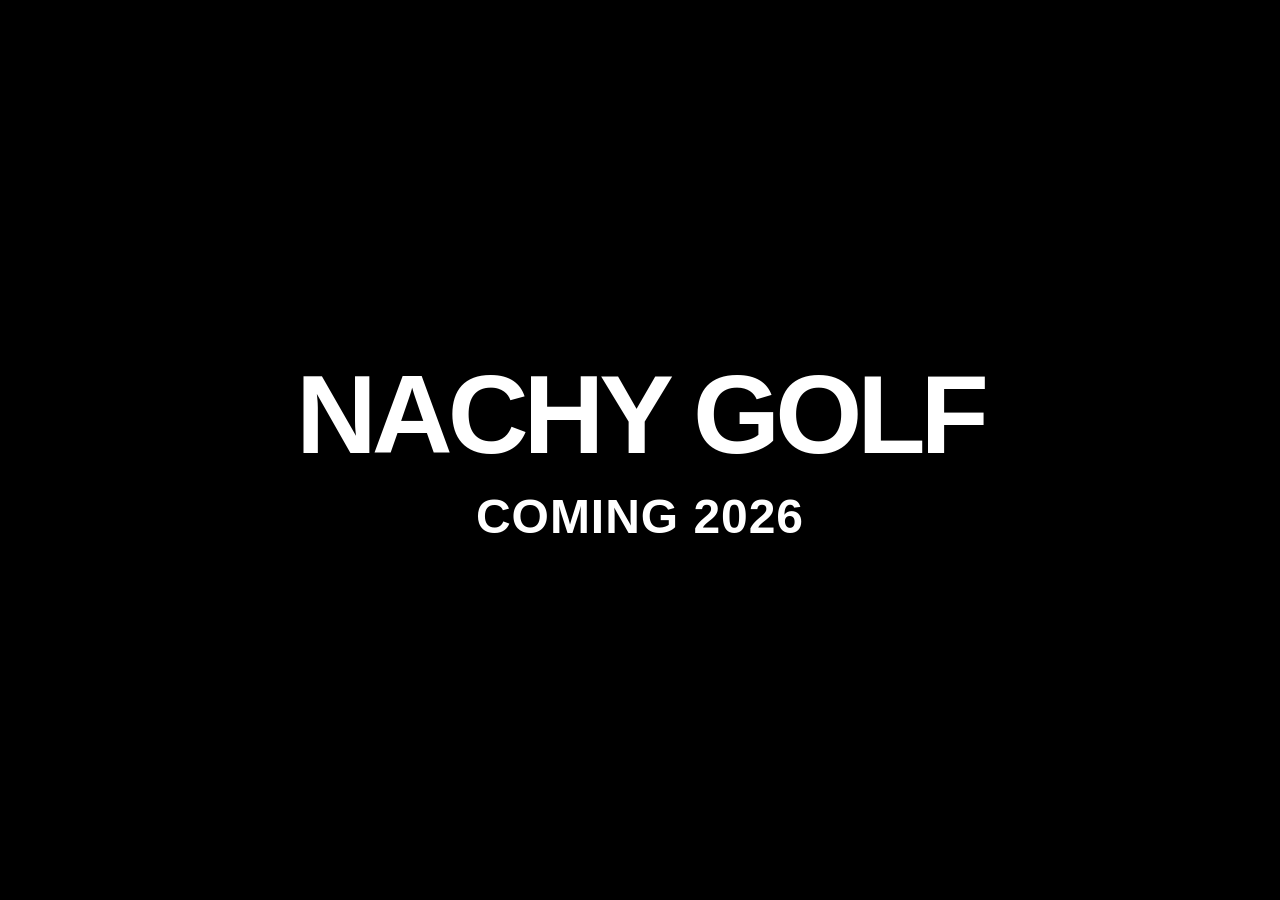
==== commit 10372767: "Temporarily block homepage with black and white Nachy Golf Coming 2026 splash" ====
--- a/index.html
+++ b/index.html
@@ -1 +1 @@
-<!doctype html><html lang="en"><head><meta charset="utf-8"><meta name="viewport" content="width=device-width,initial-scale=1"><title>NachyGolf — Elevated Golf Essentials</title><meta name="description" content="Premium golf apparel and accessories. NachyGolf — Play Your Game."><link rel="stylesheet" href="premium.css"></head><body><header><a class="brand" href="index.html">NACHY<span>GOLF</span></a><nav><a href="shop.html">SHOP</a><a href="#story">OUR STORY</a><a href="shop.html">COLLECTIONS</a></nav></header><main><section class="hero"><div class="hero-content"><div class="eyebrow">NACHYGOLF / EST. 2026</div><h1>PLAY<br>YOUR GAME.</h1><p>Considered essentials for life on and off the course. Made for the rounds that matter.</p><a class="btn" href="shop.html">EXPLORE THE COLLECTION →</a></div></section><section class="section"><div class="section-heading"><div><div class="eyebrow">THE EDIT</div><h2>MADE FOR THE GAME.</h2></div><a href="shop.html">SHOP ALL →</a></div><div id="fw-products" class="fw-live-grid" data-limit="12" aria-live="polite">Loading the latest NachyGolf merchandise…</div></section><section class="story" id="story"><div class="story-image" role="img" aria-label="Outdoor landscape"></div><div class="story-content"><div class="eyebrow">OUR POINT OF VIEW</div><h2>THE GAME IS YOURS.</h2><p>Golf is more than a scorecard. NachyGolf brings a fresh perspective to the course with clean design, everyday versatility, and a love for the game.</p><a href="shop.html">DISCOVER NACHYGOLF →</a></div></section></main><footer><strong>NACHYGOLF © 2026</strong><span>PLAY YOUR GAME.</span><span>NO SUBSCRIPTIONS. JUST GOLF.</span></footer><script defer src="fourthwall-store.js?v=20261020-premium"></script></body></html>+<!doctype html><html lang="en"><head><meta charset="utf-8"><meta name="viewport" content="width=device-width,initial-scale=1"><meta name="robots" content="noindex,nofollow,noarchive"><title>NachyGolf — Coming 2026</title><style>*{box-sizing:border-box}html,body{height:100%;margin:0}body{background:#000;color:#fff;font-family:Arial,Helvetica,sans-serif;display:grid;place-items:center;text-align:center;padding:24px}.wrap{width:100%}h1{font-size:clamp(42px,9vw,112px);font-weight:800;letter-spacing:-.045em;margin:0 0 16px;line-height:1.05}p{font-size:clamp(23px,4.2vw,48px);font-weight:800;letter-spacing:.02em;margin:0}@media(max-width:520px){h1{font-size:clamp(36px,10vw,56px)}p{font-size:clamp(21px,6vw,32px)}}</style></head><body><main class="wrap"><h1>NACHY GOLF</h1><p>COMING 2026</p></main></body></html>
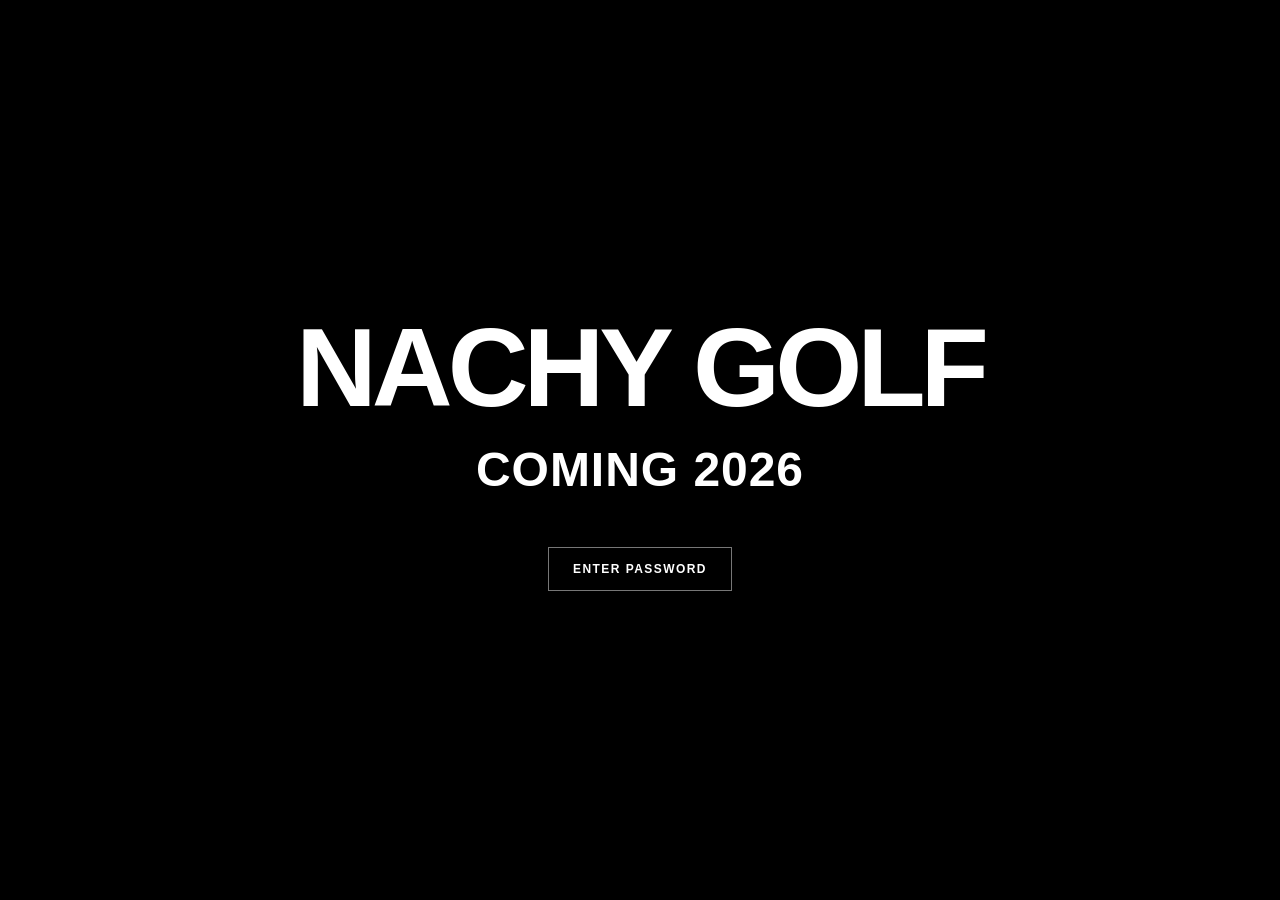
==== commit 5c0d85b0: "Add basic password-gated NachyGolf preview: index.html" ====
--- a/index.html
+++ b/index.html
@@ -1 +1 @@
-<!doctype html><html lang="en"><head><meta charset="utf-8"><meta name="viewport" content="width=device-width,initial-scale=1"><meta name="robots" content="noindex,nofollow,noarchive"><title>NachyGolf — Coming 2026</title><style>*{box-sizing:border-box}html,body{height:100%;margin:0}body{background:#000;color:#fff;font-family:Arial,Helvetica,sans-serif;display:grid;place-items:center;text-align:center;padding:24px}.wrap{width:100%}h1{font-size:clamp(42px,9vw,112px);font-weight:800;letter-spacing:-.045em;margin:0 0 16px;line-height:1.05}p{font-size:clamp(23px,4.2vw,48px);font-weight:800;letter-spacing:.02em;margin:0}@media(max-width:520px){h1{font-size:clamp(36px,10vw,56px)}p{font-size:clamp(21px,6vw,32px)}}</style></head><body><main class="wrap"><h1>NACHY GOLF</h1><p>COMING 2026</p></main></body></html>+<!doctype html><html lang="en"><head><meta charset="utf-8"><meta name="viewport" content="width=device-width,initial-scale=1"><meta name="robots" content="noindex,nofollow,noarchive"><title>NachyGolf — Coming 2026</title><style>*{box-sizing:border-box}html,body{height:100%;margin:0}body{background:#000;color:#fff;font-family:Arial,Helvetica,sans-serif;display:grid;place-items:center;text-align:center;padding:24px}.wrap{width:100%}h1{font-size:clamp(42px,9vw,112px);font-weight:800;letter-spacing:-.045em;margin:0 0 16px;line-height:1.05}p{font-size:clamp(23px,4.2vw,48px);font-weight:800;letter-spacing:.02em;margin:0}.enter{margin-top:50px;background:transparent;border:1px solid #777;color:white;padding:14px 24px;font:bold 12px Arial;letter-spacing:.12em;cursor:pointer}.enter:hover,.submit:hover{background:#222}form{display:none;margin:22px auto 0;max-width:330px;gap:12px;flex-direction:column}form.visible{display:flex}input{font:16px Arial;background:#161616;color:white;border:1px solid #666;padding:14px;text-align:center}button.submit{font:bold 13px Arial;background:#fff;color:#000;border:0;padding:14px;cursor:pointer}.error{font:12px Arial;color:#f4a6a6;min-height:18px}@media(max-width:520px){h1{font-size:clamp(36px,10vw,56px)}p{font-size:clamp(21px,6vw,32px)}}</style></head><body><main class="wrap"><h1>NACHY GOLF</h1><p>COMING 2026</p><button class="enter" id="enter" type="button">ENTER PASSWORD</button><form id="form"><label for="password">PREVIEW ACCESS</label><input id="password" type="password" autocomplete="off" placeholder="Password" required><button class="submit" type="submit">VIEW WEBSITE →</button><div id="error" class="error" role="status"></div></form></main><script>document.getElementById('enter').addEventListener('click',()=>{document.getElementById('form').classList.toggle('visible');document.getElementById('password').focus()});document.getElementById('form').addEventListener('submit',e=>{e.preventDefault();if(document.getElementById('password').value==='2026NG'){sessionStorage.setItem('ng-preview','yes');location.href='preview.html'}else{document.getElementById('error').textContent='Incorrect password. Please try again.'}});</script></body></html>
